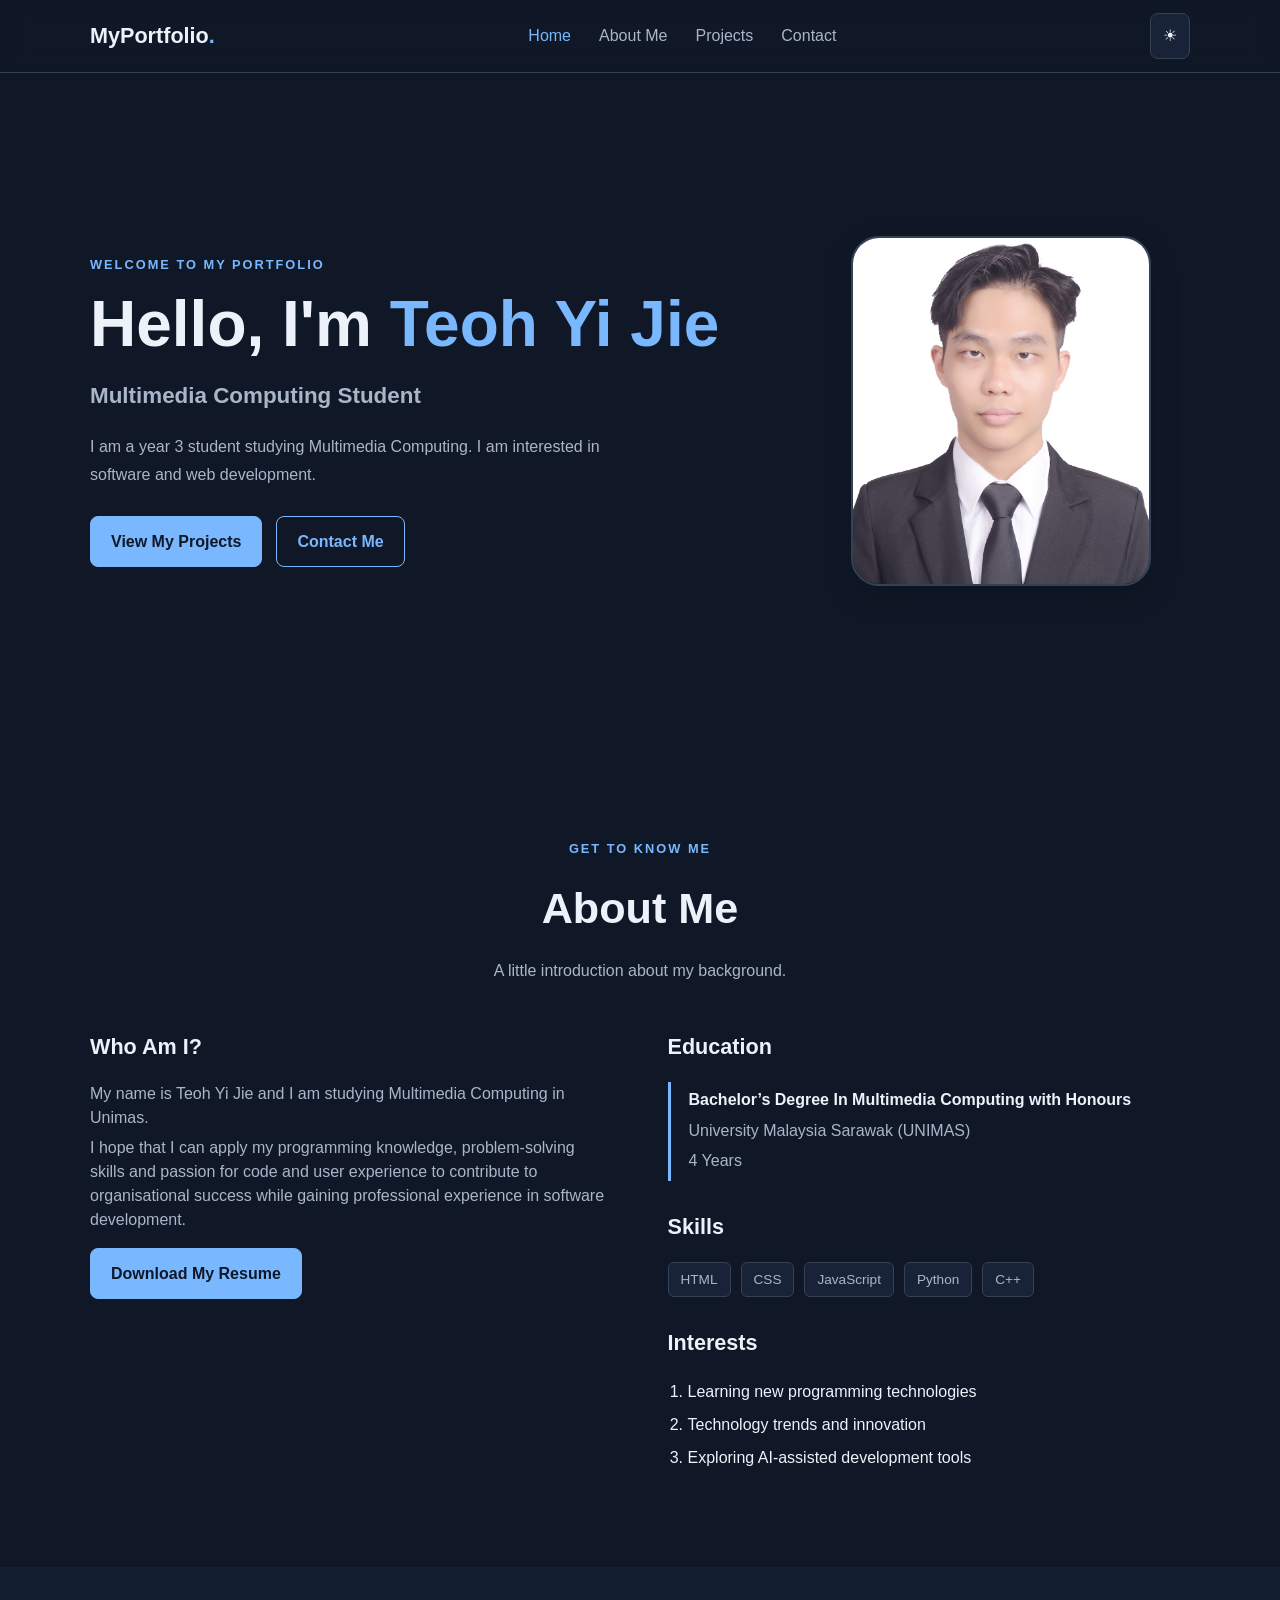
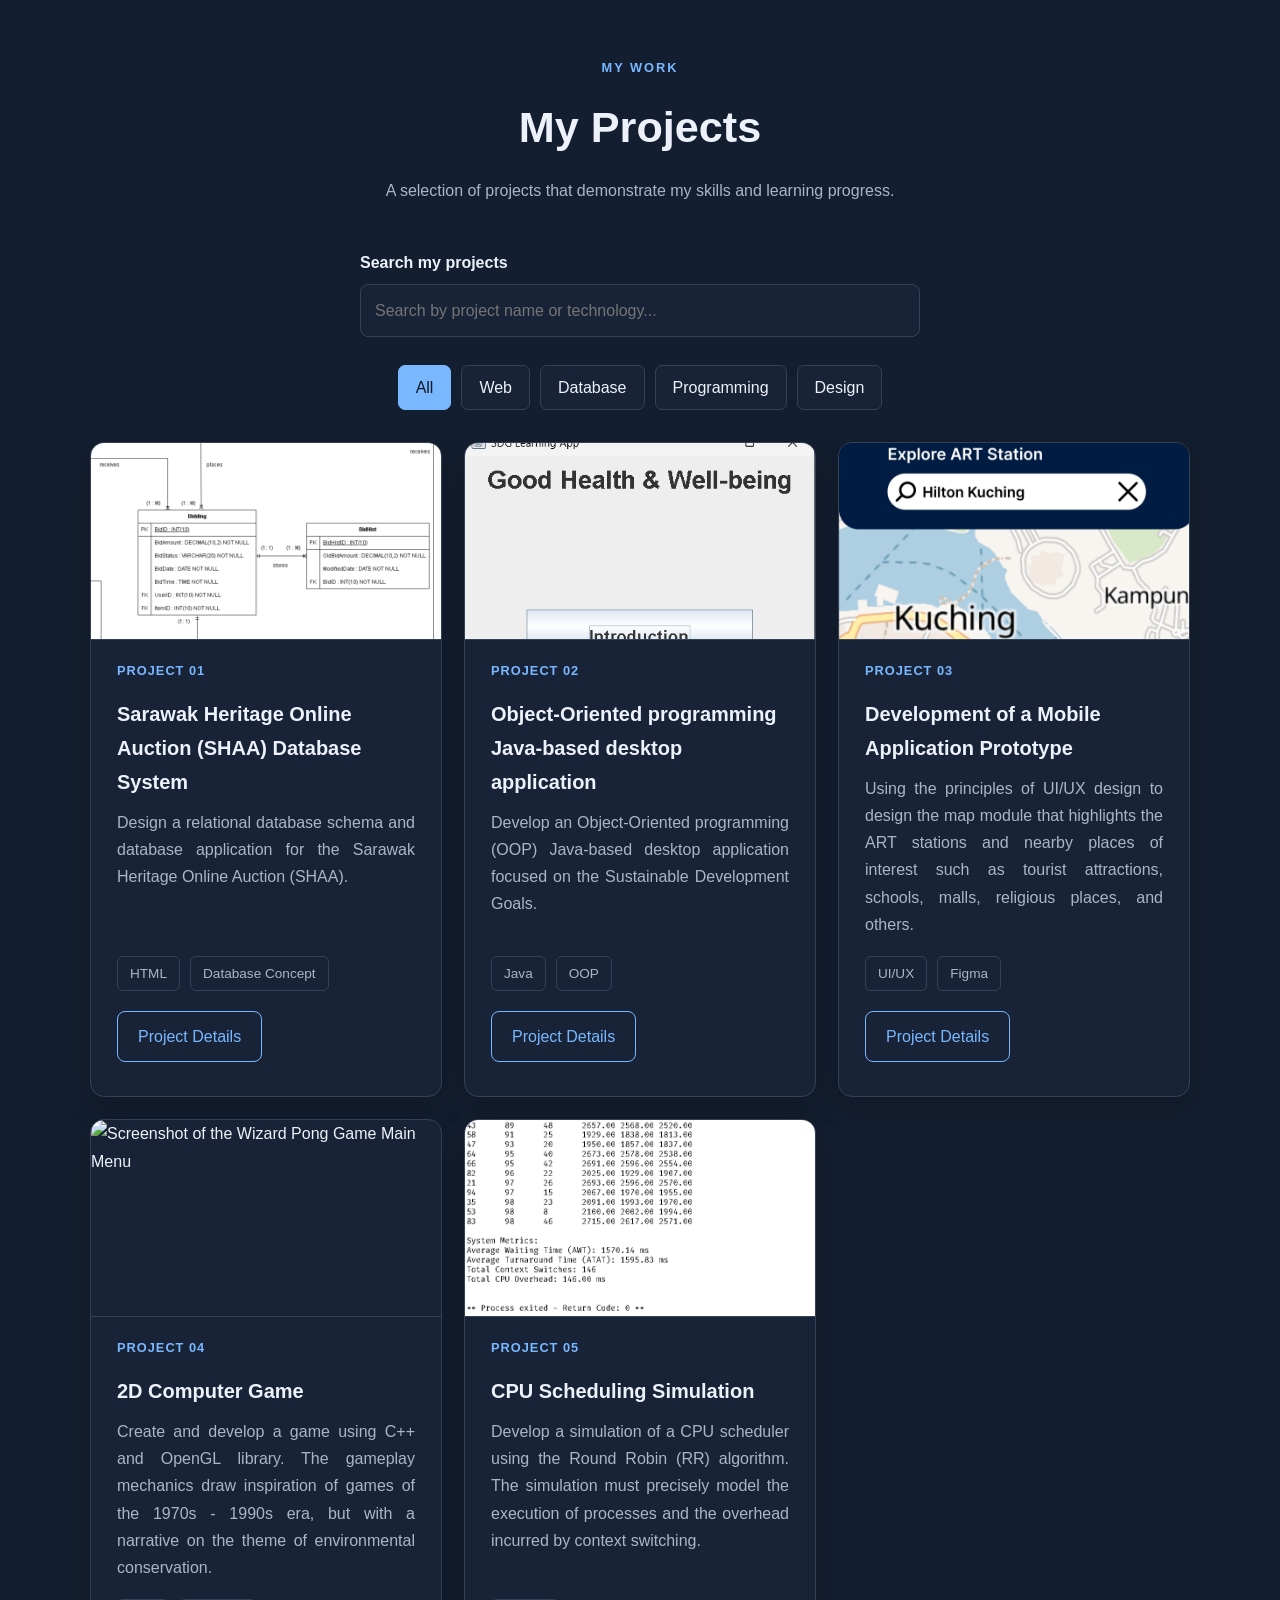
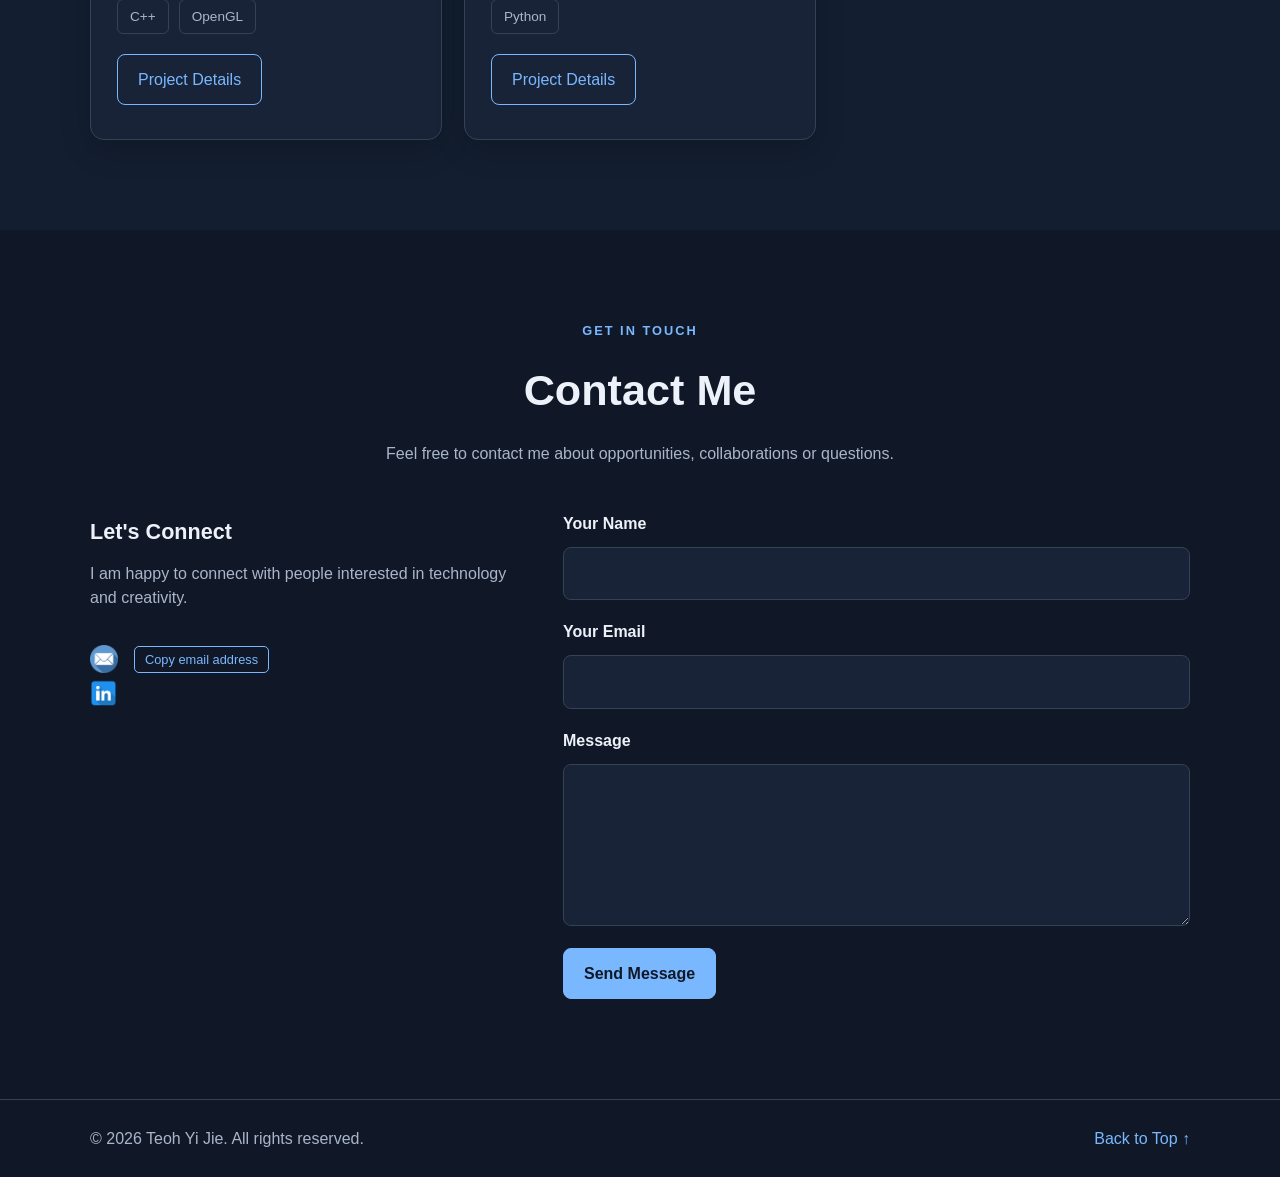
==== index.html @ e321d63c "Update project image and alt text for Wizard Pong Game" ====
<!DOCTYPE html>
<html lang="en">
<head>
    <meta charset="UTF-8">
    <meta name="viewport" content="width=device-width, initial-scale=1.0">

    <meta name="description"
          content="Personal portfolio showcasing my skills, education and projects.">

    <title>My Portfolio | Personal Resume</title>

    <!-- Link to the external CSS file -->
    <link rel="stylesheet" href="style.css">

    <!-- Load JavaScript after the HTML is parsed -->
    <script src="script.js" defer></script>
</head>

<body>

    <a class="skip-link" href="#main-content">Skip to main content</a>
    
    <!-- ================= NAVIGATION ================= -->
    <header class="header">
        <nav class="navbar container" aria-label="Main navigation">

            <a href="#home" class="logo">MyPortfolio<span>.</span></a>

            <button class="menu-toggle"
                    id="menu-toggle"
                    aria-label="Open navigation menu"
                    aria-expanded="false"
                    aria-controls="nav-links">
                ☰
            </button>

            <ul class="nav-links" id="nav-links">
                <li><a href="#home" class="nav-link active">Home</a></li>
                <li><a href="#about" class="nav-link">About Me</a></li>
                <li><a href="#projects" class="nav-link">Projects</a></li>
                <li><a href="#contact" class="nav-link">Contact</a></li>
            </ul>

            <button class="theme-toggle"
                    id="theme-toggle"
                    aria-label="Switch to light theme">
                ☀
            </button>

        </nav>
    </header>

    <main id="main-content">

        <!-- ================= HOME ================= -->
        <section id="home" class="hero section">
            <div class="container hero-content">

                <div class="hero-text">
                    <p class="eyebrow">WELCOME TO MY PORTFOLIO</p>

                    <h1>Hello, I'm <span>Teoh Yi Jie</span></h1>

                    <h2>Multimedia Computing Student</h2>

                    <p>
                        I am a year 3 student studying
                        Multimedia Computing. I am interested in
                        software and web development.
                    </p>

                    <div class="hero-buttons">
                        <a href="#projects" class="btn btn-primary">
                            View My Projects
                        </a>

                        <a href="#contact" class="btn btn-outline">
                            Contact Me
                        </a>
                    </div>
                </div>

                <div class="hero-image">
                    <!-- The place where users put their personal image-->
                    <img src="assets/profile.jpg"
                         alt="Portrait of [Teoh Yi Jie]"
                         width="350"
                         height="350">
                </div>

            </div>
        </section>

        <!-- ================= ABOUT ME ================= -->
        <section id="about" class="section">
            <div class="container">

                <div class="section-heading">
                    <p class="eyebrow">GET TO KNOW ME</p>
                    <h2>About Me</h2>
                    <p>A little introduction about my background.</p>
                </div>

                <div class="about-grid">

                    <div class="about-text">
                        <h3>Who Am I?</h3>

                        <p>
                            My name is Teoh Yi Jie and I am studying Multimedia Computing in Unimas.
                        </p>

                        <p>
                            I hope that I can apply my programming knowledge, problem-solving skills and passion for code and user experience to contribute to organisational success while gaining professional experience in software development.
                        </p>

                        <a href="assets/Curriculum Vitae.pdf"
                           class="btn btn-primary"
                           download>
                            Download My Resume
                        </a>
                    </div>

                    <div class="about-details">
                        <h3>Education</h3>

                        <div class="detail-item">
                            <h4>Bachelor’s Degree In Multimedia Computing with Honours</h4>
                            <p>University Malaysia Sarawak (UNIMAS)</p>
                            <p>4 Years</p>
                        </div>

                        <h3>Skills</h3>

                        <div class="skill-list">
                            <span>HTML</span>
                            <span>CSS</span>
                            <span>JavaScript</span>
                            <span>Python</span>
                            <span>C++</span>
                        </div>

                        <h3>Interests</h3>
                        <ol>
                            <li>Learning new programming technologies</li>
                            <li>Technology trends and innovation</li>
                            <li>Exploring AI-assisted development tools</li>
                        </ol>
                    </div>

                </div>
            </div>
        </section>

        <!-- ================= PROJECTS ================= -->
        <section id="projects" class="section section-alt">
            <div class="container">

                <div class="section-heading">
                    <p class="eyebrow">MY WORK</p>
                    <h2>My Projects</h2>
                    <p>
                        A selection of projects that demonstrate
                        my skills and learning progress.
                    </p>
                </div>

                <!-- Live project search -->
                <div class="project-search">
                    <label for="project-search-input">Search my projects</label>
                    <input
                        type="search"
                        id="project-search-input"
                        placeholder="Search by project name or technology..."
                        aria-describedby="project-search-status"
                    >
                    <p id="project-search-status" role="status" aria-live="polite"></p>
                </div>
                
                <!-- JavaScript project filters -->
                <div class="project-filters"
                     role="group"
                     aria-label="Filter projects">

                    <button class="filter-btn active"
                            data-filter="all"
                            aria-pressed="true">All</button>

                    <button class="filter-btn"
                            data-filter="web"
                            aria-pressed="false">Web</button>

                    <button class="filter-btn"
                            data-filter="database"
                            aria-pressed="false">Database</button>

                    <button class="filter-btn"
                            data-filter="programming"
                            aria-pressed="false">Programming</button>

                    <button class="filter-btn"
                            data-filter="design"
                            aria-pressed="false">Design</button>
                </div>

                <div class="project-grid">

                    <!-- Project 1 -->
                    <article class="project-card" data-category="web database">
                        <img
                            src="images/Project ERD.png"
                            alt="Screenshot of the Project Crow’s Foot Entity Relationship Diagram"
                            class="project-image"
                            loading="lazy"
                            width="800"
                            height="450"
                        >

                        <span class="project-number">PROJECT 01</span>

                        <h3>Sarawak Heritage Online Auction (SHAA) Database System</h3>
                            <p>
                                Design a relational database schema and database application for the Sarawak Heritage Online Auction (SHAA).
                            </p>

                        <div class="project-tags">
                            <span>HTML</span>
                            <span>Database Concept</span>
                        </div>

                        <button
                            type="button"
                            class="btn btn-outline project-details-btn"
                            aria-expanded="false"
                            aria-controls="project-details-1"
                        >
                            Project Details
                        </button>

                        <div
                            class="project-details"
                            id="project-details-1"
                            hidden
                        >
                        <h4>Project Overview</h4>
                            <p>
                                The Sarawak Heritage Online Auction (SHAA) is a database application designed to manage online auctions for Sarawak heritage items. 
                                The system stores and manages information about registered users, auction items, bids, orders, payments, and deliveries.
                                It also provides reports of user activities, auction items, completed orders, and the top five most popular auction items.
                                The project focuses on designing a well-structured relational database using ER modelling, normalization, and SQL queries to ensure efficient data management and retrieval.
                            </p>

                        <h4>My Contribution</h4>
                            <p>
                               I worked on the Entity-Relationship Diagram, designing the database structure and identifying entities, attributes, primary keys, foreign keys, cardinalities, and relationships.
                            </p>

                        <h4>Technologies Used</h4>
                            <p>MySQL and XAMPP</p>

                        <h4>What I Learned</h4>
                            <p>
                                Through this project, I learned how to design and implement a relational database based on real-world requirements. 
                                I gained practical experience in creating ER diagrams, defining primary and foreign keys, and applying 1NF, 2NF, and 3NF normalization to reduce data redundancy and prevent database anomalies. 
                                Besides that, I also improved my SQL skills in inserting, updating, deleting, and retrieving records as well as 
                                generating reports using aggregate functions, joins, grouping, and sorting.
                            </p>
                        </div>
                    </article>

                    <!-- Project 2 -->
                    <article class="project-card" data-category="programming">
                        <img
                            src="images/SDG Learning App.png"
                            alt="Screenshot of the SDG Learning App"
                            class="project-image"
                            loading="lazy"
                            width="800"
                            height="450"
                        >

                        <span class="project-number">PROJECT 02</span>

                        <h3>Object-Oriented programming Java-based desktop application</h3>
                            <p>
                                Develop an Object-Oriented programming (OOP) Java-based desktop application focused on the Sustainable Development Goals. 
                            </p>

                        <div class="project-tags">
                            <span>Java</span>
                            <span>OOP</span>
                        </div>

                        <button
                            type="button"
                            class="btn btn-outline project-details-btn"
                            aria-expanded="false"
                            aria-controls="project-details-2"
                        >
                            Project Details
                        </button>

                        <div
                            class="project-details"
                            id="project-details-2"
                            hidden
                        >
                        <h4>Project Overview</h4>
                            <p>
                                This project involves developing a Java-based desktop application focused on the Sustainable Development Goals. 
                                The application aims to raise awareness and promote learning through educational content, interactive quizzes, and gamification features such as points, badges, and scores. 
                                It incorporates Object-Oriented Programming (OOP) principles to create a structured, interactive, and user-friendly application with a graphical user interface (GUI).
                            </p>

                        <h4>My Contribution</h4>
                            <p>
                                I worked on developing the main application system, main menu, application navigation and graphical user interface.
                            </p>

                        <h4>Technologies Used</h4>
                            <p>Java, JFrame, CardLayout, Java Swing, and object-oriented programming.</p>

                        <h4>What I Learned</h4>
                            <p>
                                Through this project, I learned how to apply object-oriented programming concepts, including classes, interfaces, abstraction, inheritance, polymorphism, method overloading, and method overriding. 
                                I also gained experience in designing a GUI, developing educational and quiz modules, implementing gamification features, and handling exceptions. 
                            </p>
                        </div>
                    </article>

                    <!-- Project 3 -->
                    <article class="project-card" data-category="design">
                        <img
                            src="images/Mobile Application Prototype.png"
                            alt="Screenshot of the Mobile Application Prototype"
                            class="project-image"
                            loading="lazy"
                            width="800"
                            height="450"
                        >

                        <span class="project-number">PROJECT 03</span>

                        <h3>Development of a Mobile Application Prototype</h3>
                            <p>
                                Using the principles of UI/UX design to design the map module that highlights the ART stations and nearby places of interest such as tourist attractions, schools, malls, religious places, and others.  
                            </p>

                        <div class="project-tags">
                            <span>UI/UX</span>
                            <span>Figma</span>
                        </div>

                        <button
                            type="button"
                            class="btn btn-outline project-details-btn"
                            aria-expanded="false"
                            aria-controls="project-details-3"
                        >
                            Project Details
                        </button>

                        <div
                            class="project-details"
                            id="project-details-3"
                            hidden
                        >
                        <h4>Project Overview</h4>
                            <p>
                                This project involves designing a high-fidelity mobile application prototype for the Autonomous Rapid Transit (ART) system in Kuching, Sarawak, as part of the Kuching Urban Transportation System (KUTS). 
                                The application aims to improve users’ travel experience by providing an interactive map displaying ART stations, routes, and nearby places of interest. It includes search and filter functions, nearest-station recommendations, ticket booking redirection, and accessibility features for visually impaired users. 
                                The project focuses on applying UI/UX design principles to create a user-friendly, accessible, and efficient public transportation application.
                            </p>

                        <h4>My Contribution</h4>
                            <p>
                                I worked on designing the feature to suggest the nearest ART station and navigation flow to redirect users to the ticket booking page.
                            </p>

                        <h4>Technologies Used</h4>
                            <p>Figma, Interactive Map, and System Usability Scale</p>

                        <h4>What I Learned</h4>
                            <p>
                                Through this project, I learned how to apply UI/UX design principles to develop an interactive and user-friendly mobile application prototype. 
                                I gained experience in designing interactive maps, implementing search and filter functions, creating navigation suggestions, and incorporating accessibility features for visually impaired users. 
                                I also learned how to conduct usability testing using the System Usability Scale (SUS), collect user feedback, and evaluate the overall user experience.
                            </p>
                        </div>
                    </article>

                    <!-- Project 4 -->
                    <article class="project-card" data-category="programming">
                        <img
                            src="images/Wizard Pong Game.png"
                            alt="Screenshot of the Wizard Pong Game Main Menu"
                            class="project-image"
                            loading="lazy"
                            width="800"
                            height="450"
                        >

                        <span class="project-number">PROJECT 04</span>

                        <h3>2D Computer Game</h3>
                            <p>
                            Create and develop a game using C++ and OpenGL library. 
                            The gameplay mechanics draw inspiration of games of the 1970s - 1990s era, but with a narrative on the theme of environmental conservation.  
                            </p>

                        <div class="project-tags">
                            <span>C++</span>
                            <span>OpenGL</span>
                        </div>

                        <button
                            type="button"
                            class="btn btn-outline project-details-btn"
                            aria-expanded="false"
                            aria-controls="project-details-4"
                        >
                            Project Details
                        </button>

                        <div
                            class="project-details"
                            id="project-details-4"
                            hidden
                        >
                        <h4>Project Overview</h4>
                            <p>
                                This project involves developing a 2D game using C++ programming language and the OpenGL library, inspired by classic games from the 1970s to the 1990s. 
                                The game incorporates an environmental conservation theme, encouraging players to protect nature through interactive gameplay. 
                                It also includes player movement, object collection or obstacle avoidance, multiple levels, scoring systems, and animated characters. 
                                The project focuses on applying computer graphics concepts to create an engaging game with visually appealing environments and smooth animations.
                            </p>

                        <h4>My Contribution</h4>
                            <p>
                                I worked on designing character animation and developing graphical user interface.
                            </p>

                        <h4>Technologies Used</h4>
                            <p>C++, OpenGL, GLUT,and FreeGLUT.</p>

                        <h4>What I Learned</h4>
                            <p>
                                Through this project, I learned how to apply computer graphics concepts using C++ programming language and OpenGL to develop an interactive game. 
                                I gained experience in creating characters and objects using geometric shapes, applying transformations, implementing animations, and handling keyboard inputs. 
                                I also improved my understanding of game mechanics, collision detection, scoring systems, and level design.
                            </p>
                        </div>
                    </article>

                    <!-- Project 5 -->
                    <article class="project-card" data-category="programming">
                        <img
                            src="images/Simulation Code.png"
                            alt="Screenshot of the Simulation Code"
                            class="project-image"
                            loading="lazy"
                            width="800"
                            height="450"
                        >

                        <span class="project-number">PROJECT 05</span>

                        <h3>CPU Scheduling Simulation</h3>
                            <p>
                            Develop a simulation of a CPU scheduler using the Round Robin (RR) algorithm. 
                            The simulation must precisely model the execution of processes and the overhead incurred by context switching.  
                            </p>

                        <div class="project-tags">
                            <span>Python</span>
                        </div>

                        <button
                            type="button"
                            class="btn btn-outline project-details-btn"
                            aria-expanded="false"
                            aria-controls="project-details-5"
                        >
                            Project Details
                        </button>

                        <div
                            class="project-details"
                            id="project-details-5"
                            hidden
                        >
                        <h4>Project Overview</h4>
                            <p>
                                This project involves developing a CPU scheduling simulator using the Round Robin algorithm to demonstrate how an operating system manages process execution. 
                                The simulation generates 100 synthetic processes with random arrival times and CPU burst times to evaluate the performance of three different time quantum values such as 3 ms, 10 ms, and 25 ms. 
                                It also incorporates a 1.0 ms context-switching overhead to simulate the additional time required when switching between processes. 
                                The project aims to compare scheduling performance using average waiting time, average turnaround time, and total context-switching overhead.
                            </p>

                        <h4>My Contribution</h4>
                            <p>
                                I worked on developing the Round Robin (RR) CPU scheduling simulation code and recording the output data.
                            </p>

                        <h4>Technologies Used</h4>
                            <p>Python and Round Robin (RR) Algorithm</p>

                        <h4>What I Learned</h4>
                            <p>
                                Through this project, I learned how the Round Robin scheduling algorithm allocates CPU time among multiple processes and how time quantum selection affects scheduling performance. 
                                I gained practical experience in simulating process execution, managing a ready queue, tracking global simulation time, and accounting for context-switching overhead. 
                                I also improved my understanding of finish time, turnaround time, and waiting time calculations.
                            </p>
                        </div>
                    </article>
                </div>
            </div>
        </section>
        
        <!-- ================= CONTACT ================= -->
        <section id="contact" class="section">
            <div class="container">

                <div class="section-heading">
                    <p class="eyebrow">GET IN TOUCH</p>
                    <h2>Contact Me</h2>
                    <p>
                        Feel free to contact me about opportunities,
                        collaborations or questions.
                    </p>
                </div>

                <div class="contact-content">

                    <div class="contact-info">
                        <h3>Let's Connect</h3>
                        <p>
                            I am happy to connect with people
                            interested in technology and creativity.
                        </p>

                        <p class="contact-link">
                            <a href="mailto:106545@siswa.unimas.my"
                               aria-label="Send me an email">
                            <img src="images/email.png" alt="" class="contact-icon">
                            </a>
                            <button type="button" id="copy-email" class="copy-email-btn">
                                Copy email address
                            </button>
                            <span id="copy-email-status" role="status" aria-live="polite"></span>
                        </p>
                        
                        <p class="contact-link">
                            <a href="https://www.linkedin.com/in/teoh-yi-jie-576825343/"
                               target="_blank"
                               rel="noopener noreferrer"
                               aria-label="Visit my LinkedIn profile">
                                <img src="images/linkedin.png" alt="" class="contact-icon">
                            </a>
                        </p>
                    </div>

                    <!-- Front-end form: opens the visitor's email app -->
                    <form id="contact-form" class="contact-form">

                        <label for="visitor-name">Your Name</label>
                        <input type="text"
                               id="visitor-name"
                               name="name"
                               required
                               maxlength="100"
                               autocomplete="name">

                        <label for="visitor-email">Your Email</label>
                        <input type="email"
                               id="visitor-email"
                               name="email"
                               required
                               maxlength="254"
                               autocomplete="email">

                        <label for="visitor-message">Message</label>
                        <textarea id="visitor-message"
                                  name="message"
                                  rows="5"
                                  required
                                  maxlength="3000"></textarea>

                        <button type="submit" class="btn btn-primary">
                            Send Message
                        </button>

                        <p id="form-status"
                           class="form-status"
                           role="status"
                           aria-live="polite"></p>
                    </form>

                </div>
            </div>
        </section>

    </main>

    <!-- ================= FOOTER ================= -->
    <footer class="footer">
        <div class="container">
            <p>
                &copy; <span id="current-year"></span>
                Teoh Yi Jie. All rights reserved.
            </p>
            <a href="#home">Back to Top ↑</a>
        </div>
    </footer>

    <!-- Back-to-top button -->
    <button id="back-to-top"
            class="back-to-top"
            aria-label="Back to top">
        ↑
    </button>

</body>
</html>
---- style.css ----
/* ================= 1. GLOBAL SETTINGS ================= */

/* Define reusable colour variables for the entire website */
:root {
    --bg: #101827;                                    /* Main website background colour */
    --surface: #182337;                               /* Background colour for cards and components */
    --surface-alt: #131e30;                           /* Alternative background for sections */
    --text: #edf2fa;                                  /* Main text colour */
    --muted: #a9b6c9;                                 /* Secondary text colour */
    --accent: #79b8ff;                                /* Highlight colour for buttons and links */
    --border: #344258;                                /* Border colour */
    --header-bg: rgba(16, 24, 39, 0.94);              /* Transparent header background */
    --shadow: 0 10px 30px rgba(0, 0, 0, 0.18);        /* Component shadow */
}

/* Override the colour variables when light theme is activated */
body.light-theme {
    --bg: #f5f7fb;
    --surface: #ffffff;
    --surface-alt: #eaf0f8;
    --text: #192338;
    --muted: #526078;
    --accent: #155fc0;
    --border: #d4dce8;
    --header-bg: rgba(245, 247, 251, 0.95);
    --shadow: 0 10px 30px rgba(30, 50, 80, 0.08);
}

/* Remove default spacing and use border-box sizing for all elements */
* {
    margin: 0;
    padding: 0;
    box-sizing: border-box;
}

/* Enable smooth scrolling and leave space for the sticky navigation */
html {
    scroll-behavior: smooth;
    scroll-padding-top: 85px;
}

/* Set the overall font, background, text colour and line spacing */
body {
    font-family: Arial, Helvetica, sans-serif;
    background: var(--bg);
    color: var(--text);
    line-height: 1.7;
    transition: background 0.25s, color 0.25s;
}

/* Prevent images from exceeding their parent container */
img {
    display: block;
    max-width: 100%;
}

/* Set the default appearance of hyperlinks */
a {
    color: var(--accent);
    text-decoration: none;
}

/* Make form elements inherit the website's font */
button,
input,
textarea {
    font: inherit;
}

/* Remove the default mobile tap highlight from links and buttons */
button,
a {
    -webkit-tap-highlight-color: transparent;
}

/* Visible keyboard focus for accessibility */
a:focus-visible,
button:focus-visible,
input:focus-visible,
textarea:focus-visible {
    outline: 3px solid var(--accent);
    outline-offset: 4px;
}

/* Create a reusable container with a maximum width of 1100px */
.container {
    width: min(1100px, 90%);
    margin-inline: auto;
}

/* Apply consistent top and bottom spacing to website sections */
.section {
    padding: 90px 0;
    scroll-margin-top: 75px;
}

/* Apply an alternative background to selected sections */
.section-alt {
    background: var(--surface-alt);
}

/* ================= 2. NAVIGATION ================= */

/* Keep the navigation bar fixed at the top while scrolling */
.header {
    position: sticky;
    top: 0;
    z-index: 100;
    background: var(--header-bg);
    backdrop-filter: blur(12px);
    border-bottom: 1px solid var(--border);
}

/* Arrange the logo, navigation links and buttons horizontally */
.navbar {
    min-height: 72px;
    display: flex;
    align-items: center;
    justify-content: space-between;
    gap: 20px;
}

/* Style the website logo */
.logo {
    color: var(--text);
    font-size: 1.35rem;
    font-weight: 800;
    white-space: nowrap;
}

/* Highlight the logo dot and personal name using the accent colour */
.logo span,
.hero h1 span {
    color: var(--accent);
}

/* Arrange navigation links in a horizontal row */
.nav-links {
    display: flex;
    align-items: center;
    gap: 28px;
    list-style: none;
}

/* Set the default appearance of navigation links */
.nav-link {
    color: var(--muted);
    transition: color 0.2s;
}

/* Highlight navigation links when hovered or selected */
.nav-link:hover,
.nav-link.active {
    color: var(--accent);
}

/* Style the mobile menu and theme toggle buttons */
.menu-toggle,
.theme-toggle {
    border: 1px solid var(--border);
    background: var(--surface);
    color: var(--text);
    cursor: pointer;
    border-radius: 8px;
    padding: 8px 12px;
}

/* Hide the mobile menu button on larger screens */
.menu-toggle {
    display: none;
}

/* ================= 3. HOME ================= */

/* Vertically centre the home content within the section */
.hero {
    min-height: 75vh;
    display: flex;
    align-items: center;
}

/* Divide the home section into text and image columns */
.hero-content {
    display: grid;
    grid-template-columns: 1.4fr 0.8fr;
    align-items: center;
    gap: 60px;
}

/* Style the small introductory text above section headings */
.eyebrow {
    color: var(--accent);
    font-size: 0.8rem;
    font-weight: 800;
    letter-spacing: 2px;
    margin-bottom: 12px;
}

/* Style the main introduction heading */
.hero h1 {
    font-size: clamp(2.3rem, 5vw, 4rem);
    line-height: 1.15;
    margin-bottom: 16px;
}

/* Style the course or professional title below the main heading */
.hero h2 {
    font-size: 1.4rem;
    color: var(--muted);
    margin-bottom: 18px;
}

/* Limit the width and apply secondary text colour to the introduction */
.hero-text > p:not(.eyebrow) {
    color: var(--muted);
    max-width: 560px;
}

/* Arrange the hero buttons horizontally with spacing */
.hero-buttons {
    display: flex;
    flex-wrap: wrap;
    gap: 14px;
    margin-top: 28px;
}

/* Create a reusable style for website buttons */
.btn {
    display: inline-flex;
    align-items: center;
    justify-content: center;
    border: 1px solid var(--accent);
    border-radius: 8px;
    padding: 11px 20px;
    font-weight: 700;
    cursor: pointer;
    transition: transform 0.2s, background 0.2s;
}

/* Move buttons slightly upwards when hovered */
.btn:hover {
    transform: translateY(-2px);
}

/* Apply the filled accent background to primary buttons */
.btn-primary {
    background: var(--accent);
    color: #101827;
}

/* Create an outlined button without a filled background */
.btn-outline {
    color: var(--accent);
    background: transparent;
}

/* Add a background when outlined buttons are hovered */
.btn-outline:hover {
    background: var(--surface);
}

/* Centre the profile image horizontally */
.hero-image {
    display: flex;
    justify-content: center;
}

/* Set the profile image size, shape and appearance */
.hero-image img {
    width: 300px;
    aspect-ratio: 1;
    object-fit: cover;
    border-radius: 28px;
    border: 2px solid var(--border);
    box-shadow: var(--shadow);
}

/* Hide the skip link outside the visible screen area */
.skip-link {
    position: absolute;
    top: -100px;
    left: 12px;
    z-index: 200;
    padding: 12px;
    background: var(--accent);
    color: #101827;
}

/* Show the skip link when it receives keyboard focus */
.skip-link:focus {
    top: 12px;
}

/* ================= 4. SECTION HEADINGS ================= */

/* Centre-align section headings and limit their maximum width */
.section-heading {
    text-align: center;
    max-width: 650px;
    margin: 0 auto 45px;
}

/* Set the size and spacing of section titles */
.section-heading h2 {
    font-size: clamp(2rem, 4vw, 2.7rem);
    margin-bottom: 12px;
}

/* Apply secondary text colour to section descriptions */
.section-heading > p:last-child {
    color: var(--muted);
}

/* ================= 5. ABOUT ME ================= */

/* Arrange the About Me content into two equal columns */
.about-grid {
    display: grid;
    grid-template-columns: 1fr 1fr;
    gap: 55px;
}

/* Style headings in the About Me and Contact sections */
.about-text h3,
.about-details h3,
.contact-info h3 {
    font-size: 1.35rem;
    margin-bottom: 16px;
}

/* Apply secondary text colour and consistent spacing to paragraphs */
.about-text p,
.about-details p,
.contact-info p {
    color: var(--muted);
    margin: 6px 0;
    line-height: 1.5;
}

/* Add spacing above the resume download button */
.about-text .btn {
    margin-top: 10px;
}

/* Create a vertical accent border beside education information */
.detail-item {
    border-left: 3px solid var(--accent);
    padding: 4px 0 4px 18px;
    margin-bottom: 28px;
}

/* Adjust spacing between education details */
.detail-item p {
    margin-bottom: 4px;
}

/* Arrange skill labels in a flexible row */
.skill-list,
.project-tags {
    display: flex;
    flex-wrap: wrap;
    gap: 10px;
}

/* Add spacing below the skills list */
.skill-list {
    margin-bottom: 28px;
}

/* Style individual skill and project technology labels */
.skill-list span,
.project-tags span {
    padding: 5px 12px;
    border-radius: 6px;
    background: var(--surface);
    border: 1px solid var(--border);
    color: var(--muted);
    font-size: 0.85rem;
}

/* Align Interests ordered list */
.about-details ol {
    padding-left: 20px;
    margin-left: 0;
}

/* Add spacing between individual interest items */
.about-details ol li {
    margin-bottom: 6px;
}

/* ================= 6. PROJECTS ================= */

/* Limit the width of the project search area and centre it */
.project-search {
    max-width: 560px;
    margin: 0 auto 28px;
}

/* Display the search label on its own line */
.project-search label {
    display: block;
    margin-bottom: 8px;
    font-weight: 700;
}

/* Style the project search input field */
.project-search input {
    width: 100%;
    padding: 12px 14px;
    border: 1px solid var(--border);
    border-radius: 8px;
    background: var(--surface);
    color: var(--text);
}

/* Style the message showing the number of matching projects */
#project-search-status {
    margin-top: 8px;
    color: var(--muted);
    font-size: 0.9rem;
}

/* Arrange the category filter buttons in the centre */
.project-filters {
    display: flex;
    justify-content: center;
    flex-wrap: wrap;
    gap: 10px;
    margin-bottom: 32px;
}

/* Style individual project filter buttons */
.filter-btn {
    padding: 8px 17px;
    background: var(--surface);
    border: 1px solid var(--border);
    color: var(--text);
    border-radius: 7px;
    cursor: pointer;
}

/* Highlight the selected filter and hovered filter buttons */
.filter-btn:hover,
.filter-btn.active {
    background: var(--accent);
    color: #101827;
    border-color: var(--accent);
}

/* Arrange project cards into three columns */
.project-grid {
    display: grid;
    grid-template-columns: repeat(3, minmax(0, 1fr));
    gap: 22px;
}

/* Create the basic appearance and layout of project cards */
.project-card {
    display: flex;
    flex-direction: column;
    align-items: flex-start;
    padding: 26px;
    background: var(--surface);
    border: 1px solid var(--border);
    border-radius: 14px;
    box-shadow: var(--shadow);
    transition: transform 0.25s, border-color 0.25s;
}

/* Move project cards upwards and highlight their borders on hover */
.project-card:hover {
    transform: translateY(-5px);
    border-color: var(--accent);
}

/* Style the project titles */
.project-card h3 {
    font-size: 1.25rem;
    margin: 15px 0 10px;
}

/* Style and justify the short descriptions below project titles */
.project-card > p {
    color: var(--muted);
    margin-bottom: 18px;
    flex-grow: 1;
    text-align: justify;
}

/* Style the project numbering labels */
.project-number {
    color: var(--accent);
    font-size: 0.8rem;
    font-weight: 800;
    letter-spacing: 1px;
}

/* Add spacing below project technology labels */
.project-tags {
    margin-bottom: 20px;
}

/* Style project links */
.project-link {
    font-weight: 700;
}

/* Ensure filtered-out project cards are not displayed */
.project-card[hidden] {
    display: none;
}

/* --Project Screenshots-- */

/* Hide image overflow within project cards */
.project-card {
    overflow: hidden;
}

/* Set project screenshots to fill the card width */
.project-image {
    display: block;
    width: calc(100% + 52px);
    max-width: none;
    height: auto;
    aspect-ratio: 16 / 9;                         /* Maintain a consistent 16:9 screenshot ratio */
    object-fit: cover;                            /* Crop images to fill the available space */
    object-position: center;                      /* Crop images to fill the available space */
    margin: -26px -26px 20px;                     /* Extend the image to the card's outer edges */
    border-bottom: 1px solid var(--border);
}

/* Push the Project Details button towards the bottom of the card */
.project-details-btn {
    margin-top: auto;
    margin-bottom: 8px;
    font: inherit;
}

/* Style the expanded project information area */
.project-details {
    width: 100%;
    margin-top: 16px;
    padding-top: 16px;
    border-top: 1px solid var(--border);
    overflow-wrap: anywhere;
}

/* Hide project details when the hidden attribute is present */
.project-details[hidden] {
    display: none;
}

/* Style headings inside expanded project information */
.project-details h4 {
    color: var(--text);
    font-size: 1rem;
    margin: 14px 0 6px;
}

/* Remove the top margin from the first project detail heading */
.project-details h4:first-child {
    margin-top: 0;
}

/* Justify project detail descriptions between both margins */
.project-details p {
    color: var(--muted);
    margin-bottom: 12px;
    line-height: 1.6;
    text-align: justify;
}

/* Make sure screenshots fit smaller screens */
@media (max-width: 650px) {
    .project-image {
        width: calc(100% + 52px);
    }
}

/* ================= 7. CONTACT ================= */

/* Divide contact information and contact form into two columns */
.contact-content {
    display: grid;
    grid-template-columns: 0.8fr 1.2fr;
    gap: 55px;
}

/* Prevent long email and website addresses from overflowing */
.contact-info a {
    overflow-wrap: anywhere;
}

/* Arrange contact form fields vertically */
.contact-form {
    display: flex;
    flex-direction: column;
    gap: 10px;
}

/* Style contact form labels */
.contact-form label {
    font-weight: 700;
    margin-top: 8px;
}

/* Style text input fields and message textarea */
.contact-form input,
.contact-form textarea {
    width: 100%;
    padding: 12px 14px;
    border: 1px solid var(--border);
    border-radius: 8px;
    background: var(--surface);
    color: var(--text);
}

/* Allow visitors to resize the message box vertically */
.contact-form textarea {
    resize: vertical;
}

/* Align the submit button to the left */
.contact-form .btn {
    align-self: flex-start;
    margin-top: 12px;
}

/* Style contact form status messages */
.form-status {
    color: var(--muted);
    overflow-wrap: anywhere;
}

/* Small Copy Email button */
.copy-email-btn {
    display: inline-block;
    padding: 4px 10px;
    margin-left: 6px;
    border: 1px solid var(--accent);
    border-radius: 5px;
    background: transparent;
    color: var(--accent);
    font-size: 0.8rem;
    line-height: 1.4;
    cursor: pointer;
    transition: background 0.2s, color 0.2s;
}

/* Change the Copy Email button appearance on hover */
.copy-email-btn:hover {
    background: var(--accent);
    color: var(--bg);
}

/* Add a visible keyboard focus outline to the Copy Email button */
.copy-email-btn:focus-visible {
    outline: 2px solid var(--accent);
    outline-offset: 3px;
}

/* Display the copy confirmation message beside the button */
#copy-email-status {
    display: inline-block;
    margin-left: 8px;
    font-size: 0.8rem;
    color: var(--accent);
}

/* Add a small top spacing to contact information */
.contact-info {
    margin-top: 12px;
}

/* ------ Contact Spacing ------ */
/* Adjust spacing below the Contact Me heading */
#contact .section-heading {
    margin-bottom: 35px;
}

/* Reduce spacing below the Let's Connect heading */
#contact .contact-info h3 {
    margin-bottom: 12px;
}

/* Add extra spacing below the introductory contact paragraph */
#contact .contact-info h3 + p {
    margin-top: 6px;
    margin-bottom: 35px;
}

/* Keep Email and LinkedIn close together */
#contact .contact-info h3 + p + p,
#contact .contact-info h3 + p + p + p {
    margin-top: 6px;
    margin-bottom: 6px;
}

/* ------ Contact icons ------ */
.contact-link {
    display: flex;
    align-items: center;
    gap: 10px;
    margin: 10px 0;
}

.contact-icon {
    width: 28px;
    height: 28px;
    object-fit: contain;
    vertical-align: middle;
    transition: transform 0.2s ease;
}

.contact-icon:hover {
    transform: scale(1.15);
}

.contact-link a {
    display: inline-flex;
    align-items: center;
}

/* ================= 8. FOOTER ================= */

/* Add a top border and spacing to separate the footer */
.footer {
    border-top: 1px solid var(--border);
    padding: 25px 0;
}

/* Arrange footer text and Back to Top link horizontally */
.footer .container {
    display: flex;
    align-items: center;
    justify-content: space-between;
    gap: 15px;
    flex-wrap: wrap;
}

/* Use secondary text colour for copyright information */
.footer p {
    color: var(--muted);
}

/* ================= 9. BACK TO TOP ================= */

/* Position the Back to Top button at the bottom-right corner */
.back-to-top {
    position: fixed;
    right: 24px;
    bottom: 24px;
    width: 45px;
    height: 45px;
    border: none;
    border-radius: 50%;
    background: var(--accent);
    color: #101827;
    font-size: 1.3rem;
    cursor: pointer;
    box-shadow: var(--shadow);
    /* Hide the button initially */
    opacity: 0;
    visibility: hidden;
    transform: translateY(10px);
    /* Animate the button when it becomes visible */
    transition: opacity 0.2s, transform 0.2s;
}

/* Display the button after the visitor scrolls down */
.back-to-top.visible {
    opacity: 1;
    visibility: visible;
    transform: translateY(0);
}

/* ================= 10. SCROLL REVEAL ================= */

/* Initially hide elements and move them slightly downwards */
.reveal {
    opacity: 0;
    transform: translateY(20px);
    transition: opacity 0.6s, transform 0.6s;
}

/* Reveal elements when JavaScript adds the show class */
.reveal.show {
    opacity: 1;
    transform: translateY(0);
}

/* ================= 11. RESPONSIVE DESIGN ================= */

/* Adjust the layout for tablets and medium-sized screens */
@media (max-width: 900px) {
    /* Reduce the spacing between home content */
    .hero-content {
        gap: 30px;
    }

    /* Reduce the profile image size */
    .hero-image img {
        width: 250px;
    }

    /* Display project cards in two columns */
    .project-grid {
        grid-template-columns: repeat(2, minmax(0, 1fr));
    }
}

/* Adjust the layout for mobile phones */
@media (max-width: 650px) {
    /* Reduce vertical spacing between sections */
    .section {
        padding: 65px 0;
    }

    /* Allow the navigation items to wrap onto multiple lines */
    .navbar {
        flex-wrap: wrap;
        padding-top: 12px;
        padding-bottom: 12px;
    }

    /* Display the mobile menu button */
    .menu-toggle {
        display: block;
        margin-left: auto;
    }

    /* Hide the navigation menu initially on mobile */
    .nav-links {
        display: none;
        order: 4;
        flex-basis: 100%;
        flex-direction: column;
        align-items: stretch;
        gap: 0;
        padding: 8px 0;
    }

    /* Display the navigation menu when JavaScript adds the open class */
    .nav-links.open {
        display: flex;
    }

     /* Make navigation links easier to tap on mobile */
    .nav-links a {
        display: block;
        padding: 10px 4px;
    }

    /* Remove the minimum hero height on mobile */
    .hero {
        min-height: auto;
    }

    /* Change major content grids into single-column layouts */
    .hero-content,
    .about-grid,
    .contact-content {
        grid-template-columns: 1fr;
        gap: 35px;
    }

    /* Display the profile image above the introduction */
    .hero-image {
        order: -1;
    }

    /* Reduce the profile image size on mobile */
    .hero-image img {
        width: min(230px, 70%);
    }

    /* Display project cards in one column */
    .project-grid {
        grid-template-columns: 1fr;
    }

    /* Reduce spacing below section headings */
    .section-heading {
        margin-bottom: 32px;
    }

    /* Stack footer content vertically */
    .footer .container {
        flex-direction: column;
        align-items: flex-start;
    }
}

/* Respect visitors who prefer reduced motion */
@media (prefers-reduced-motion: reduce) {
    /* Disable smooth scrolling */
    html {
        scroll-behavior: auto;
    }

    /* Minimise animation and transition durations */
    *,
    *::before,
    *::after {
        animation-duration: 0.01ms !important;
        transition-duration: 0.01ms !important;
    }

    /* Ensure reveal elements remain visible */
    .reveal {
        opacity: 1;
        transform: none;
    }
}
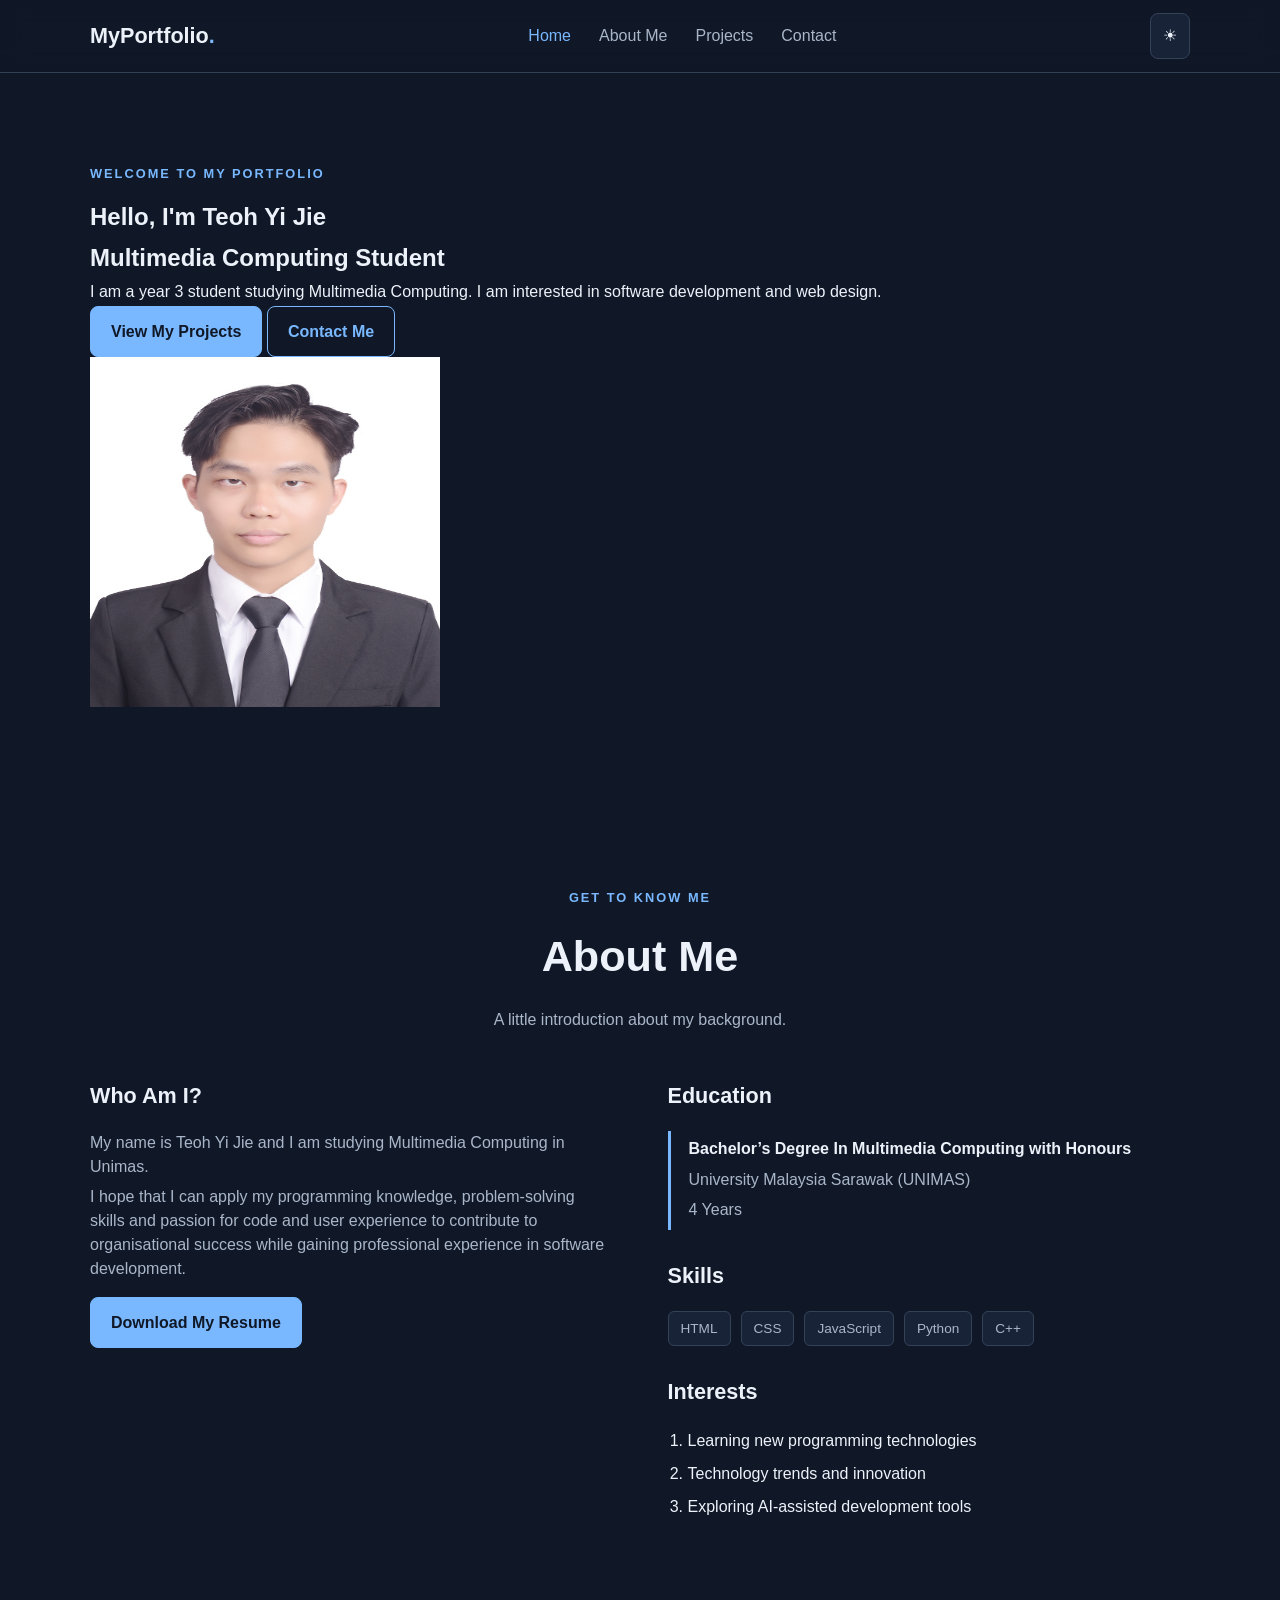
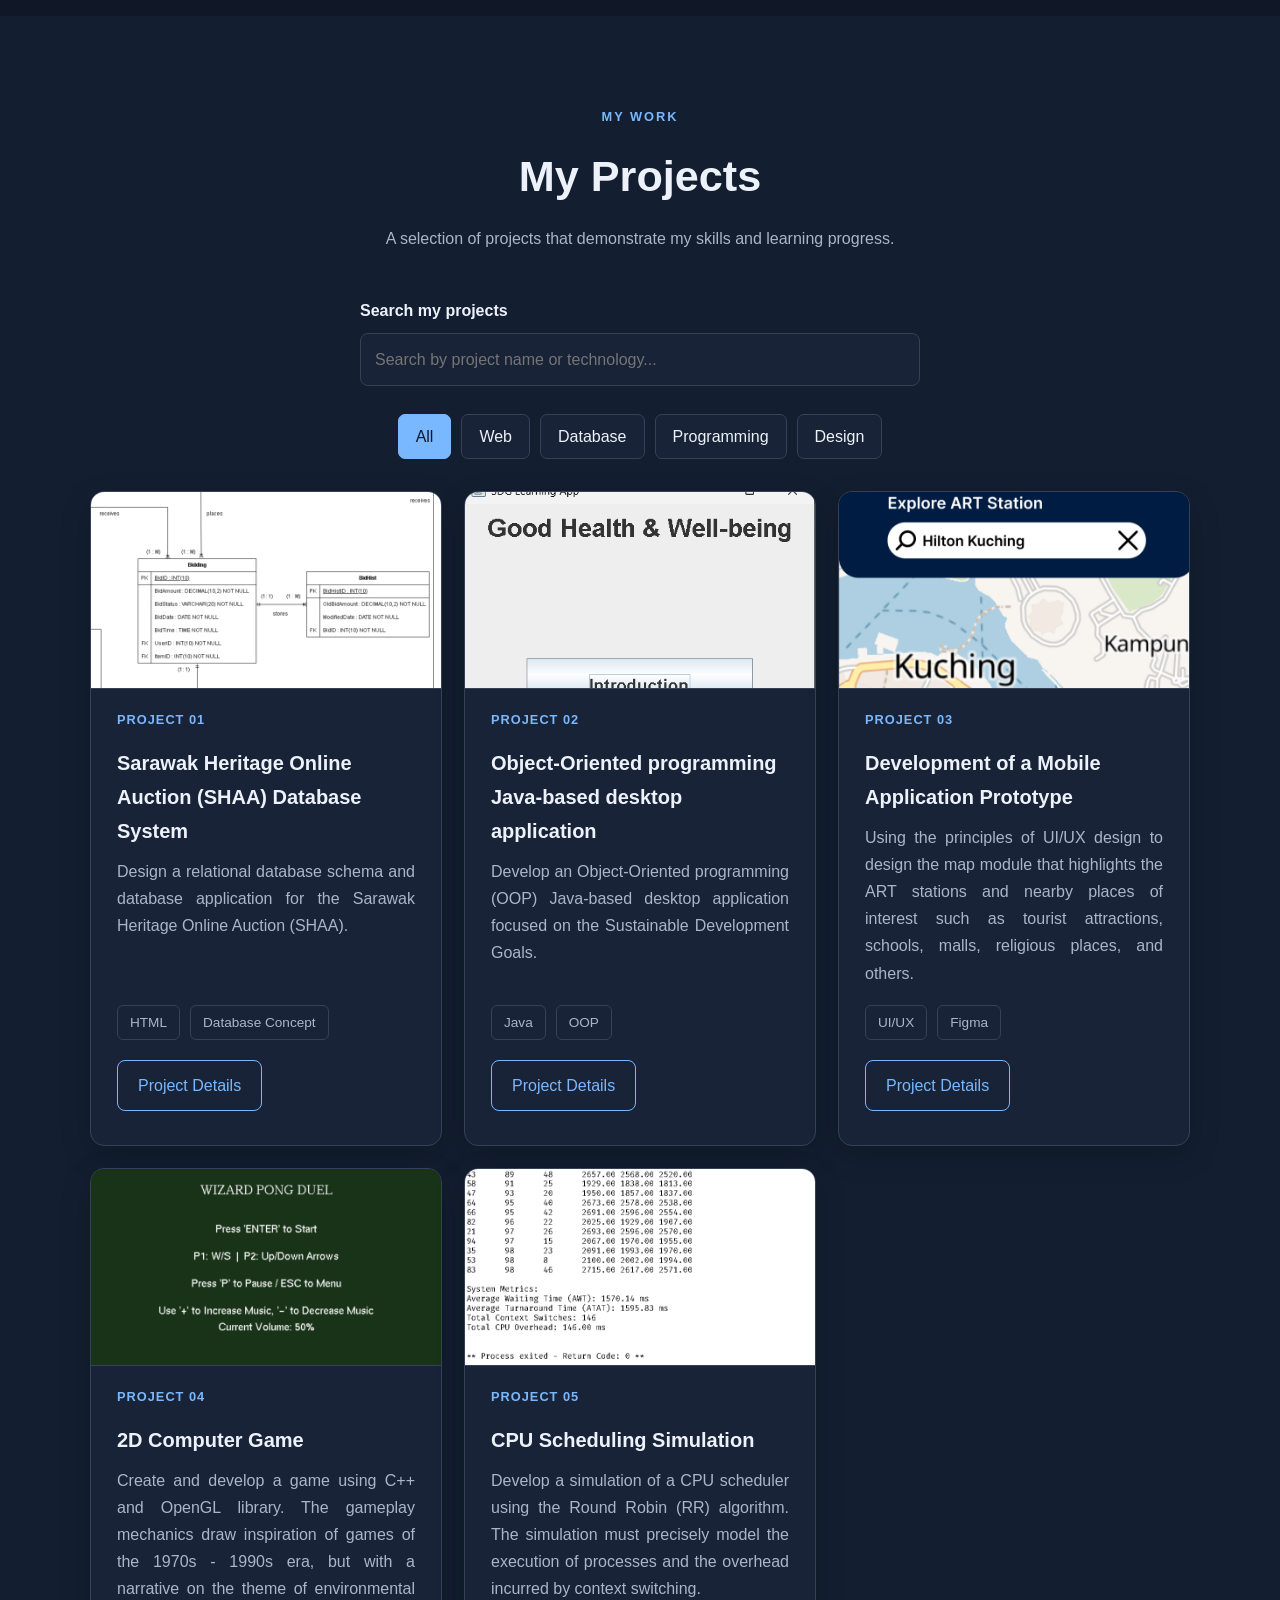
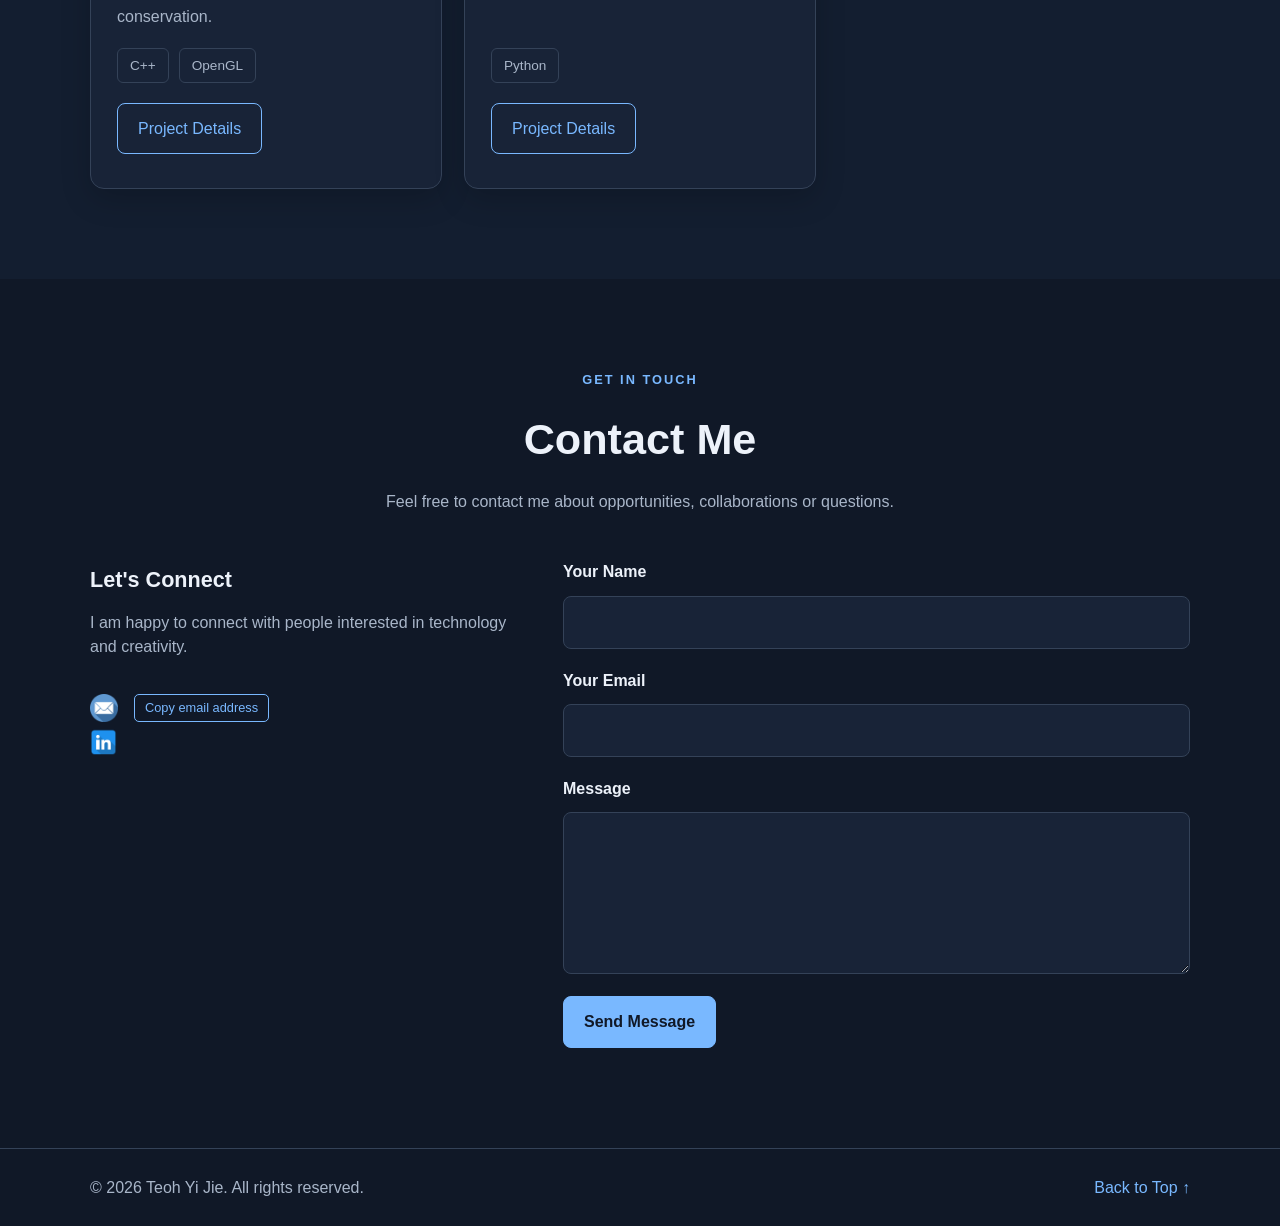
==== commit 14840225: "Refactor home section and update text content Updated section IDs and classes for consistency. Modif" ====
--- a/index.html
+++ b/index.html
@@ -53,10 +53,10 @@
     <main id="main-content">
 
         <!-- ================= HOME ================= -->
-        <section id="home" class="hero section">
-            <div class="container hero-content">
-
-                <div class="hero-text">
+        <section id="home" class="home section">
+            <div class="container home-content">
+
+                <div class="home-text">
                     <p class="eyebrow">WELCOME TO MY PORTFOLIO</p>
 
                     <h1>Hello, I'm <span>Teoh Yi Jie</span></h1>
@@ -64,12 +64,11 @@
                     <h2>Multimedia Computing Student</h2>
 
                     <p>
-                        I am a year 3 student studying
-                        Multimedia Computing. I am interested in
-                        software and web development.
+                        I am a year 3 student studying Multimedia Computing. 
+                        I am interested in software development and web design.
                     </p>
 
-                    <div class="hero-buttons">
+                    <div class="home-buttons">
                         <a href="#projects" class="btn btn-primary">
                             View My Projects
                         </a>
@@ -80,7 +79,7 @@
                     </div>
                 </div>
 
-                <div class="hero-image">
+                <div class="home-image">
                     <!-- The place where users put their personal image-->
                     <img src="assets/profile.jpg"
                          alt="Portrait of [Teoh Yi Jie]"
@@ -262,8 +261,7 @@
                             <p>
                                 Through this project, I learned how to design and implement a relational database based on real-world requirements. 
                                 I gained practical experience in creating ER diagrams, defining primary and foreign keys, and applying 1NF, 2NF, and 3NF normalization to reduce data redundancy and prevent database anomalies. 
-                                Besides that, I also improved my SQL skills in inserting, updating, deleting, and retrieving records as well as 
-                                generating reports using aggregate functions, joins, grouping, and sorting.
+                                Besides that, I also improved my SQL skills in inserting, updating, deleting, and retrieving records as well as generating reports using aggregate functions, joins, grouping, and sorting.
                             </p>
                         </div>
                     </article>
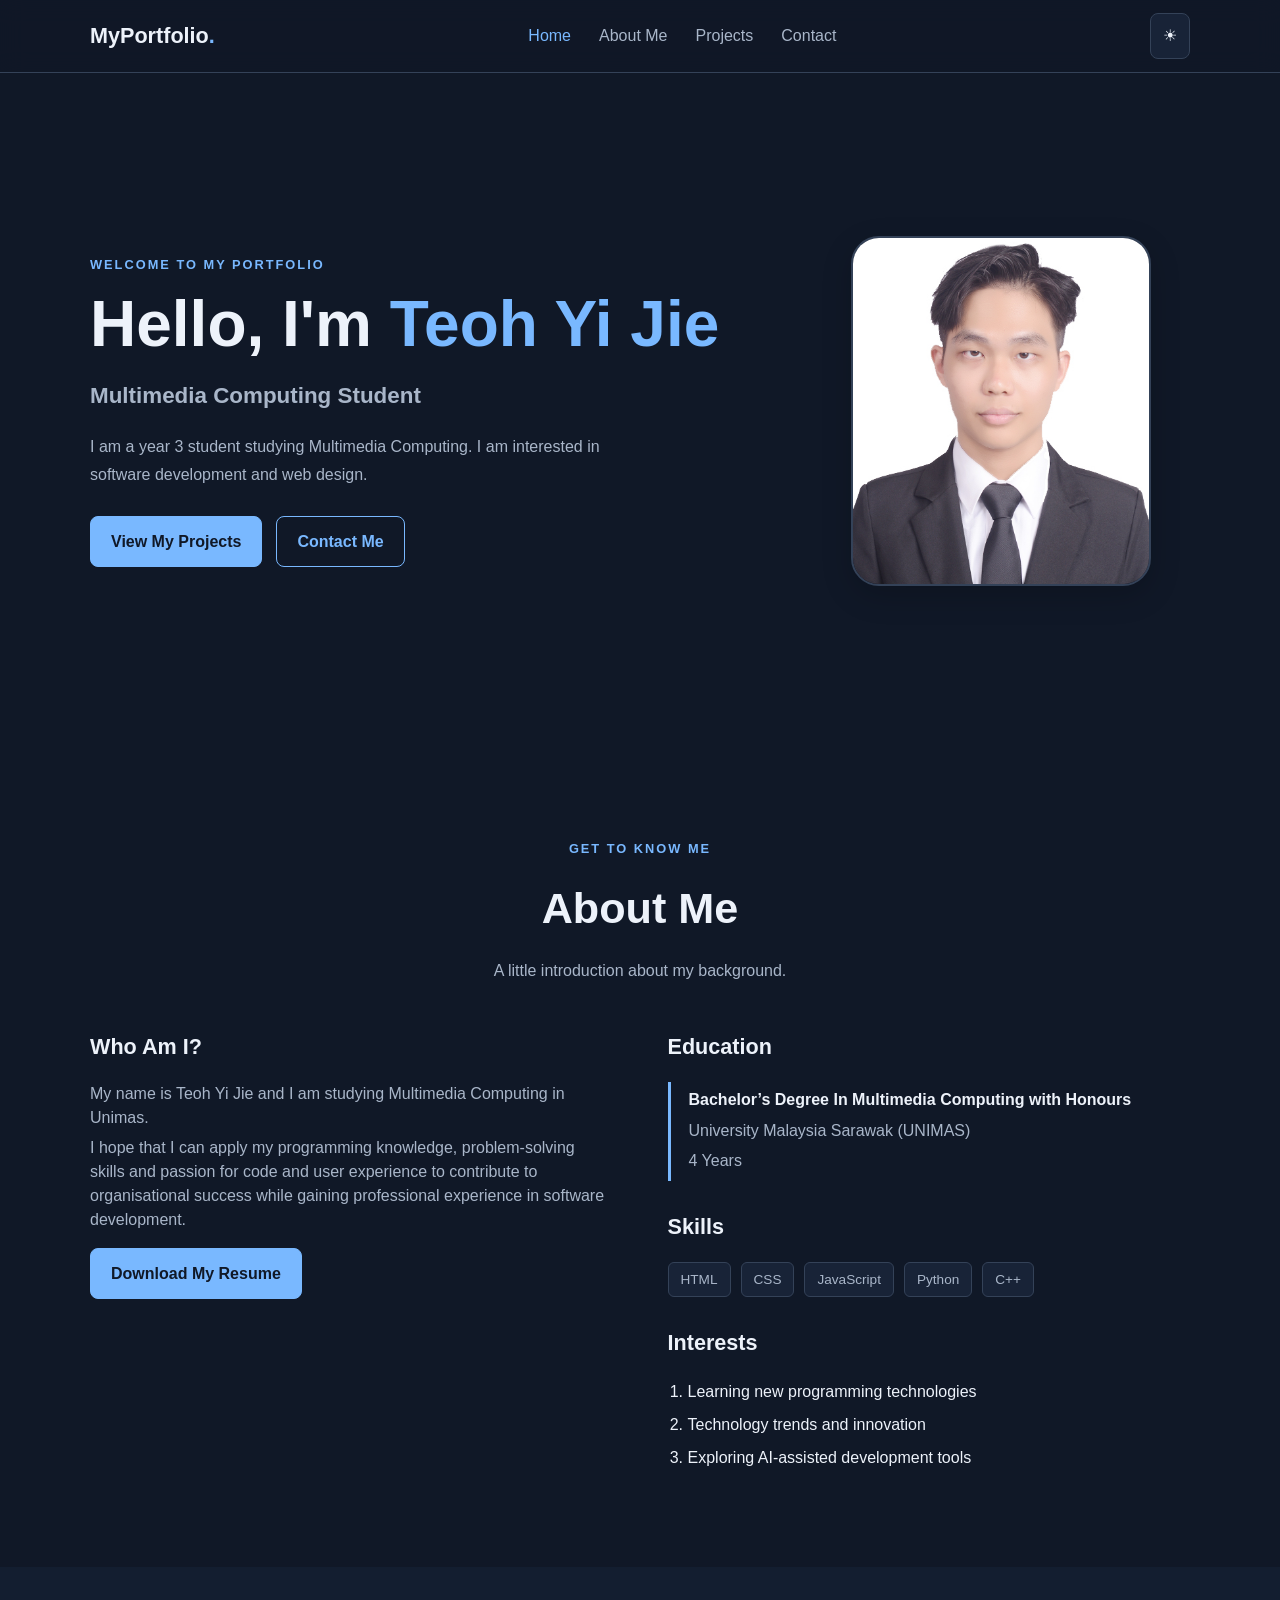
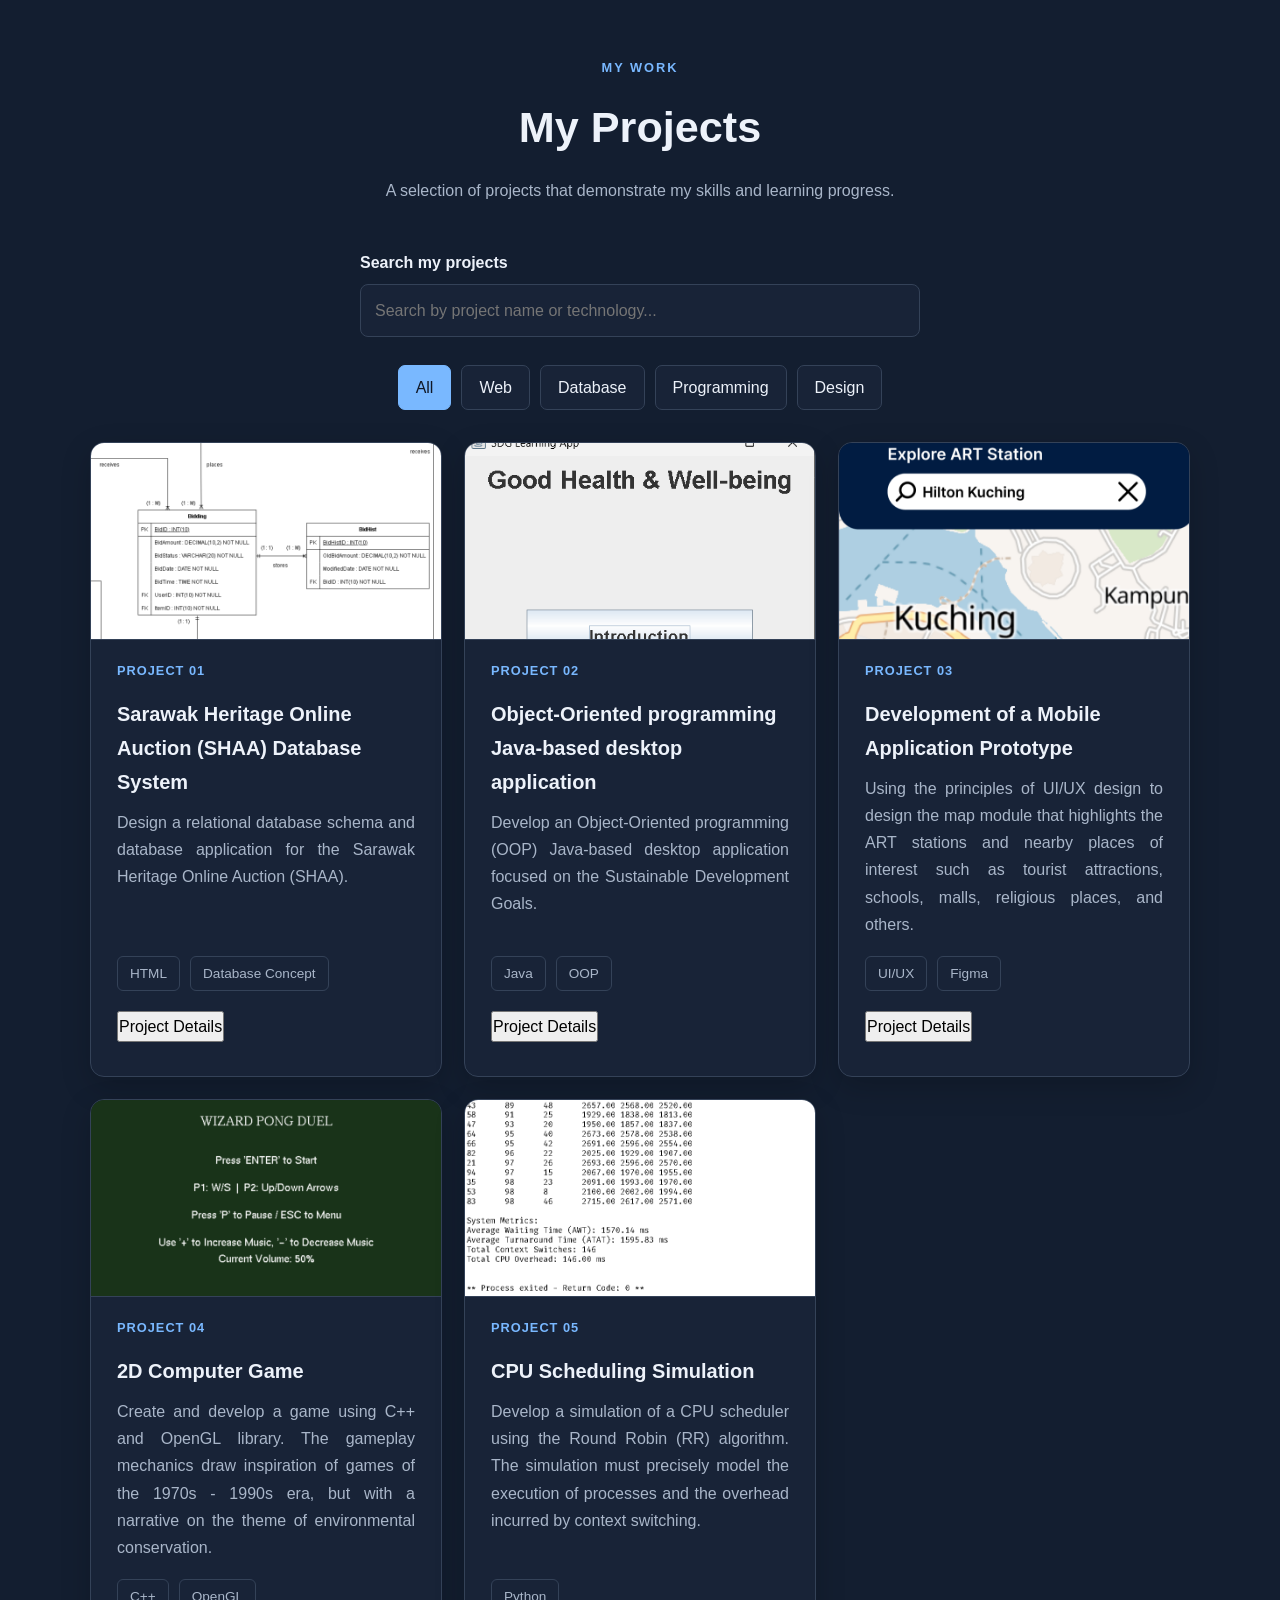
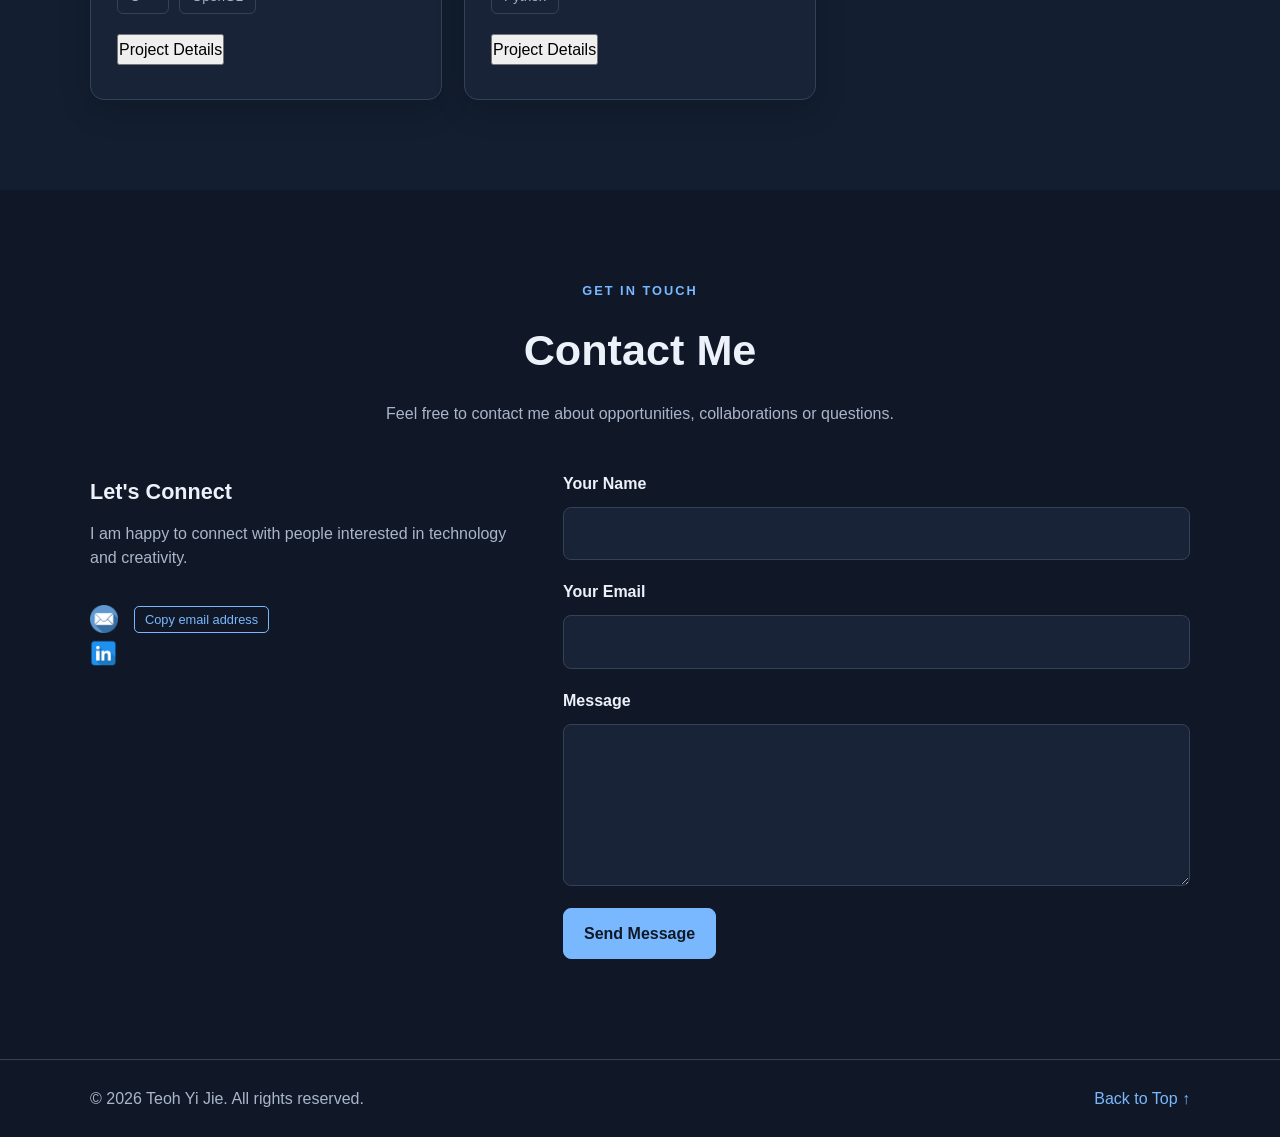
==== commit a56ec3b8: "Add 'Hide Details' button to project sections Added 'Hide Details' button to project sections for be" ====
--- a/index.html
+++ b/index.html
@@ -229,7 +229,7 @@
 
                         <button
                             type="button"
-                            class="btn btn-outline project-details-btn"
+                            class="project-details-btn"
                             aria-expanded="false"
                             aria-controls="project-details-1"
                         >
@@ -263,6 +263,9 @@
                                 I gained practical experience in creating ER diagrams, defining primary and foreign keys, and applying 1NF, 2NF, and 3NF normalization to reduce data redundancy and prevent database anomalies. 
                                 Besides that, I also improved my SQL skills in inserting, updating, deleting, and retrieving records as well as generating reports using aggregate functions, joins, grouping, and sorting.
                             </p>
+                            <button type="button" class="project-details-close">
+                                Hide Details
+                            </button>
                         </div>
                     </article>
 
@@ -291,7 +294,7 @@
 
                         <button
                             type="button"
-                            class="btn btn-outline project-details-btn"
+                            class="project-details-btn"
                             aria-expanded="false"
                             aria-controls="project-details-2"
                         >
@@ -323,6 +326,9 @@
                                 Through this project, I learned how to apply object-oriented programming concepts, including classes, interfaces, abstraction, inheritance, polymorphism, method overloading, and method overriding. 
                                 I also gained experience in designing a GUI, developing educational and quiz modules, implementing gamification features, and handling exceptions. 
                             </p>
+                            <button type="button" class="project-details-close">
+                                Hide Details
+                            </button>
                         </div>
                     </article>
 
@@ -351,7 +357,7 @@
 
                         <button
                             type="button"
-                            class="btn btn-outline project-details-btn"
+                            class="project-details-btn"
                             aria-expanded="false"
                             aria-controls="project-details-3"
                         >
@@ -384,6 +390,9 @@
                                 I gained experience in designing interactive maps, implementing search and filter functions, creating navigation suggestions, and incorporating accessibility features for visually impaired users. 
                                 I also learned how to conduct usability testing using the System Usability Scale (SUS), collect user feedback, and evaluate the overall user experience.
                             </p>
+                            <button type="button" class="project-details-close">
+                                Hide Details
+                            </button>
                         </div>
                     </article>
 
@@ -413,7 +422,7 @@
 
                         <button
                             type="button"
-                            class="btn btn-outline project-details-btn"
+                            class="project-details-btn"
                             aria-expanded="false"
                             aria-controls="project-details-4"
                         >
@@ -447,6 +456,9 @@
                                 I gained experience in creating characters and objects using geometric shapes, applying transformations, implementing animations, and handling keyboard inputs. 
                                 I also improved my understanding of game mechanics, collision detection, scoring systems, and level design.
                             </p>
+                            <button type="button" class="project-details-close">
+                                Hide Details
+                            </button>
                         </div>
                     </article>
 
@@ -475,7 +487,7 @@
 
                         <button
                             type="button"
-                            class="btn btn-outline project-details-btn"
+                            class="project-details-btn"
                             aria-expanded="false"
                             aria-controls="project-details-5"
                         >
@@ -509,6 +521,9 @@
                                 I gained practical experience in simulating process execution, managing a ready queue, tracking global simulation time, and accounting for context-switching overhead. 
                                 I also improved my understanding of finish time, turnaround time, and waiting time calculations.
                             </p>
+                            <button type="button" class="project-details-close">
+                                Hide Details
+                            </button>
                         </div>
                     </article>
                 </div>
--- a/style.css
+++ b/style.css
@@ -130,7 +130,7 @@
 
 /* Highlight the logo dot and personal name using the accent colour */
 .logo span,
-.hero h1 span {
+.home h1 span {
     color: var(--accent);
 }
 
@@ -173,14 +173,14 @@
 /* ================= 3. HOME ================= */
 
 /* Vertically centre the home content within the section */
-.hero {
+.home {
     min-height: 75vh;
     display: flex;
     align-items: center;
 }
 
 /* Divide the home section into text and image columns */
-.hero-content {
+.home-content {
     display: grid;
     grid-template-columns: 1.4fr 0.8fr;
     align-items: center;
@@ -197,27 +197,27 @@
 }
 
 /* Style the main introduction heading */
-.hero h1 {
+.home h1 {
     font-size: clamp(2.3rem, 5vw, 4rem);
     line-height: 1.15;
     margin-bottom: 16px;
 }
 
 /* Style the course or professional title below the main heading */
-.hero h2 {
+.home h2 {
     font-size: 1.4rem;
     color: var(--muted);
     margin-bottom: 18px;
 }
 
 /* Limit the width and apply secondary text colour to the introduction */
-.hero-text > p:not(.eyebrow) {
+.home-text > p:not(.eyebrow) {
     color: var(--muted);
     max-width: 560px;
 }
 
 /* Arrange the hero buttons horizontally with spacing */
-.hero-buttons {
+.home-buttons {
     display: flex;
     flex-wrap: wrap;
     gap: 14px;
@@ -260,13 +260,13 @@
 }
 
 /* Centre the profile image horizontally */
-.hero-image {
+.home-image {
     display: flex;
     justify-content: center;
 }
 
 /* Set the profile image size, shape and appearance */
-.hero-image img {
+.home-image img {
     width: 300px;
     aspect-ratio: 1;
     object-fit: cover;
@@ -796,12 +796,12 @@
 /* Adjust the layout for tablets and medium-sized screens */
 @media (max-width: 900px) {
     /* Reduce the spacing between home content */
-    .hero-content {
+    .home-content {
         gap: 30px;
     }
 
     /* Reduce the profile image size */
-    .hero-image img {
+    .home-image img {
         width: 250px;
     }
 
@@ -854,12 +854,12 @@
     }
 
     /* Remove the minimum hero height on mobile */
-    .hero {
+    .home {
         min-height: auto;
     }
 
     /* Change major content grids into single-column layouts */
-    .hero-content,
+    .home-content,
     .about-grid,
     .contact-content {
         grid-template-columns: 1fr;
@@ -867,12 +867,12 @@
     }
 
     /* Display the profile image above the introduction */
-    .hero-image {
+    .home-image {
         order: -1;
     }
 
     /* Reduce the profile image size on mobile */
-    .hero-image img {
+    .home-image img {
         width: min(230px, 70%);
     }
 
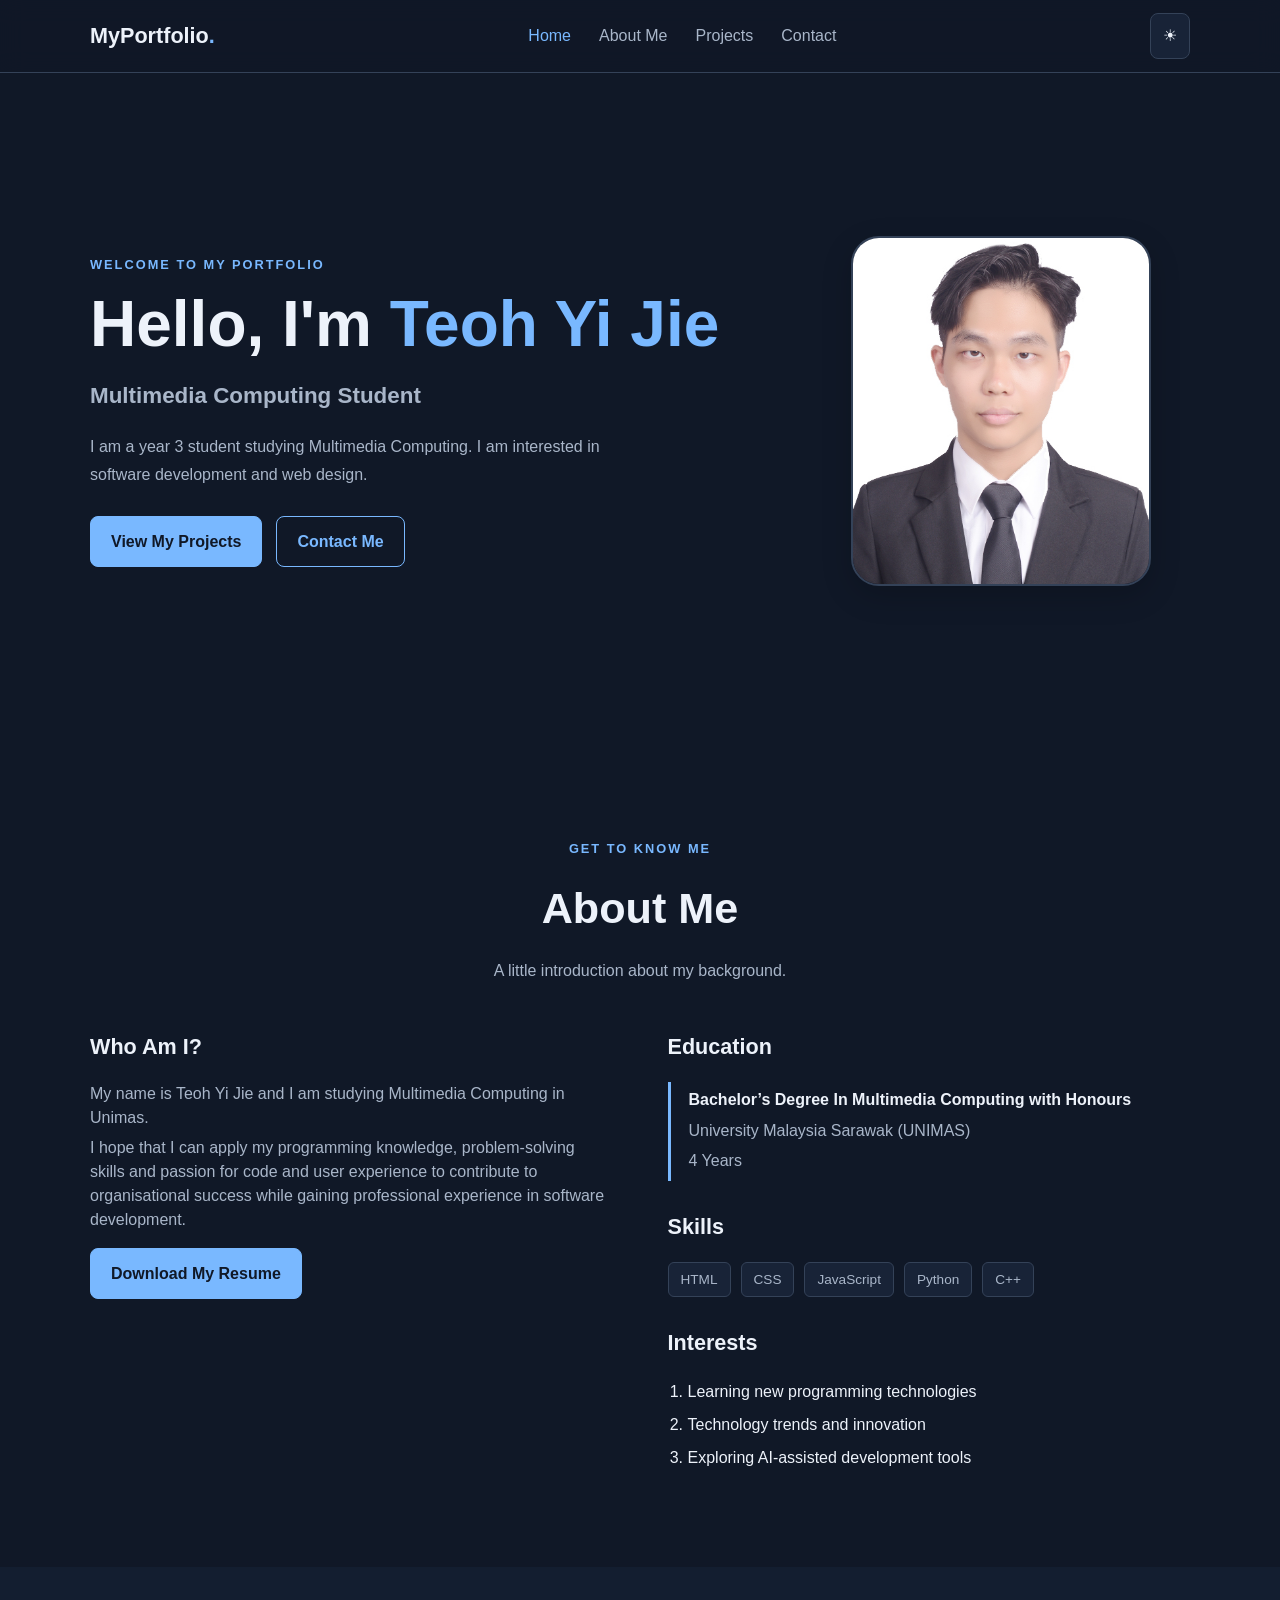
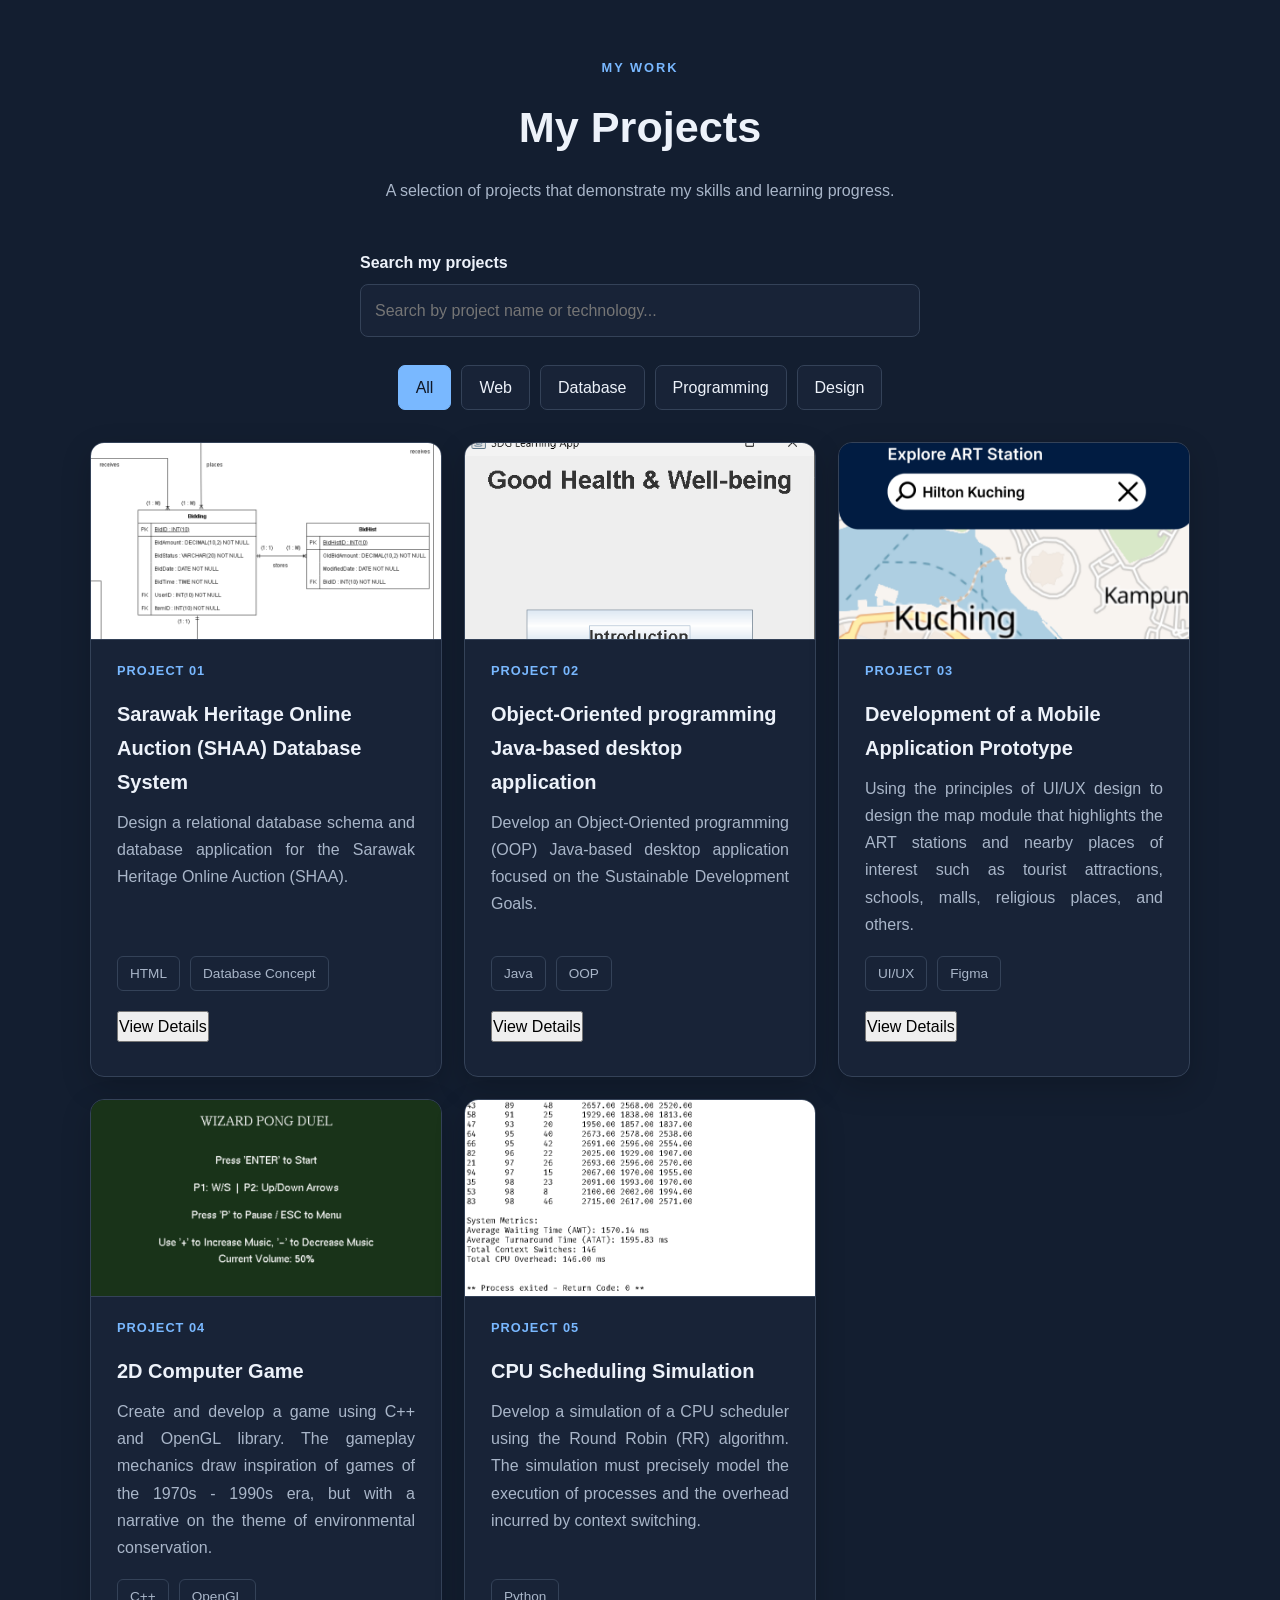
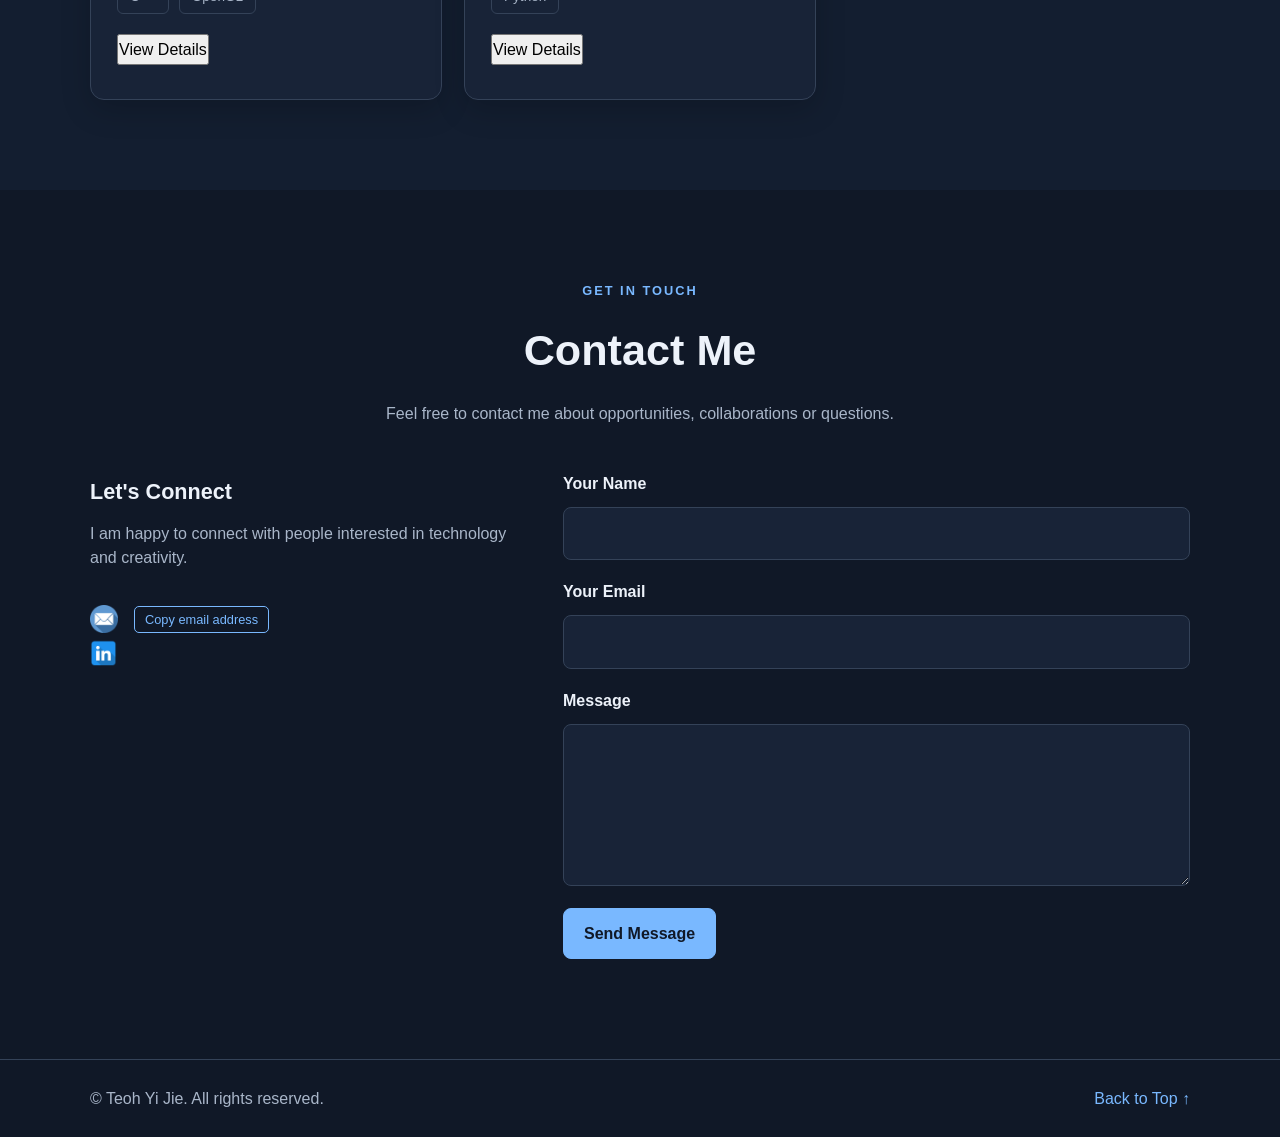
==== commit a2aa3e6f: "Update index.html" ====
--- a/index.html
+++ b/index.html
@@ -233,7 +233,7 @@
                             aria-expanded="false"
                             aria-controls="project-details-1"
                         >
-                            Project Details
+                            View Details
                         </button>
 
                         <div
@@ -298,7 +298,7 @@
                             aria-expanded="false"
                             aria-controls="project-details-2"
                         >
-                            Project Details
+                            View Details
                         </button>
 
                         <div
@@ -361,7 +361,7 @@
                             aria-expanded="false"
                             aria-controls="project-details-3"
                         >
-                            Project Details
+                            View Details
                         </button>
 
                         <div
@@ -426,7 +426,7 @@
                             aria-expanded="false"
                             aria-controls="project-details-4"
                         >
-                            Project Details
+                            View Details
                         </button>
 
                         <div
@@ -491,7 +491,7 @@
                             aria-expanded="false"
                             aria-controls="project-details-5"
                         >
-                            Project Details
+                            View Details
                         </button>
 
                         <div
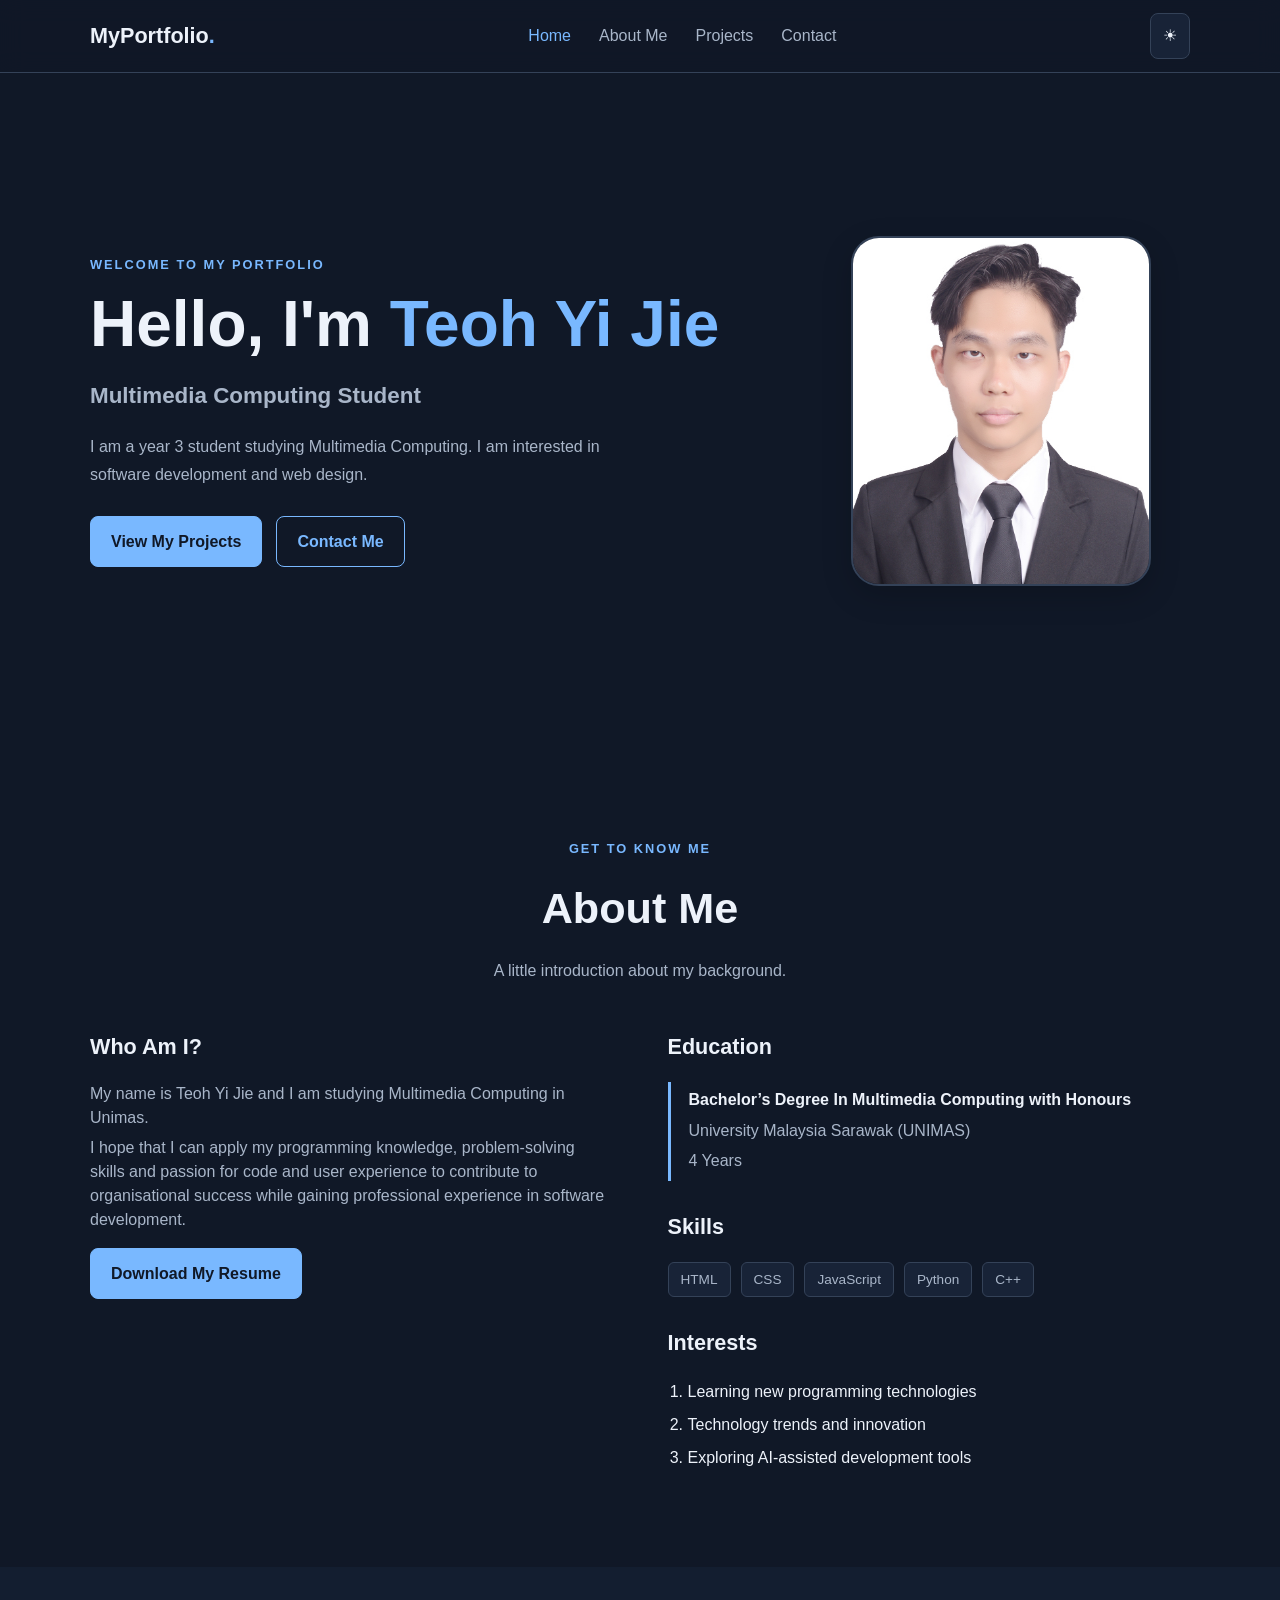
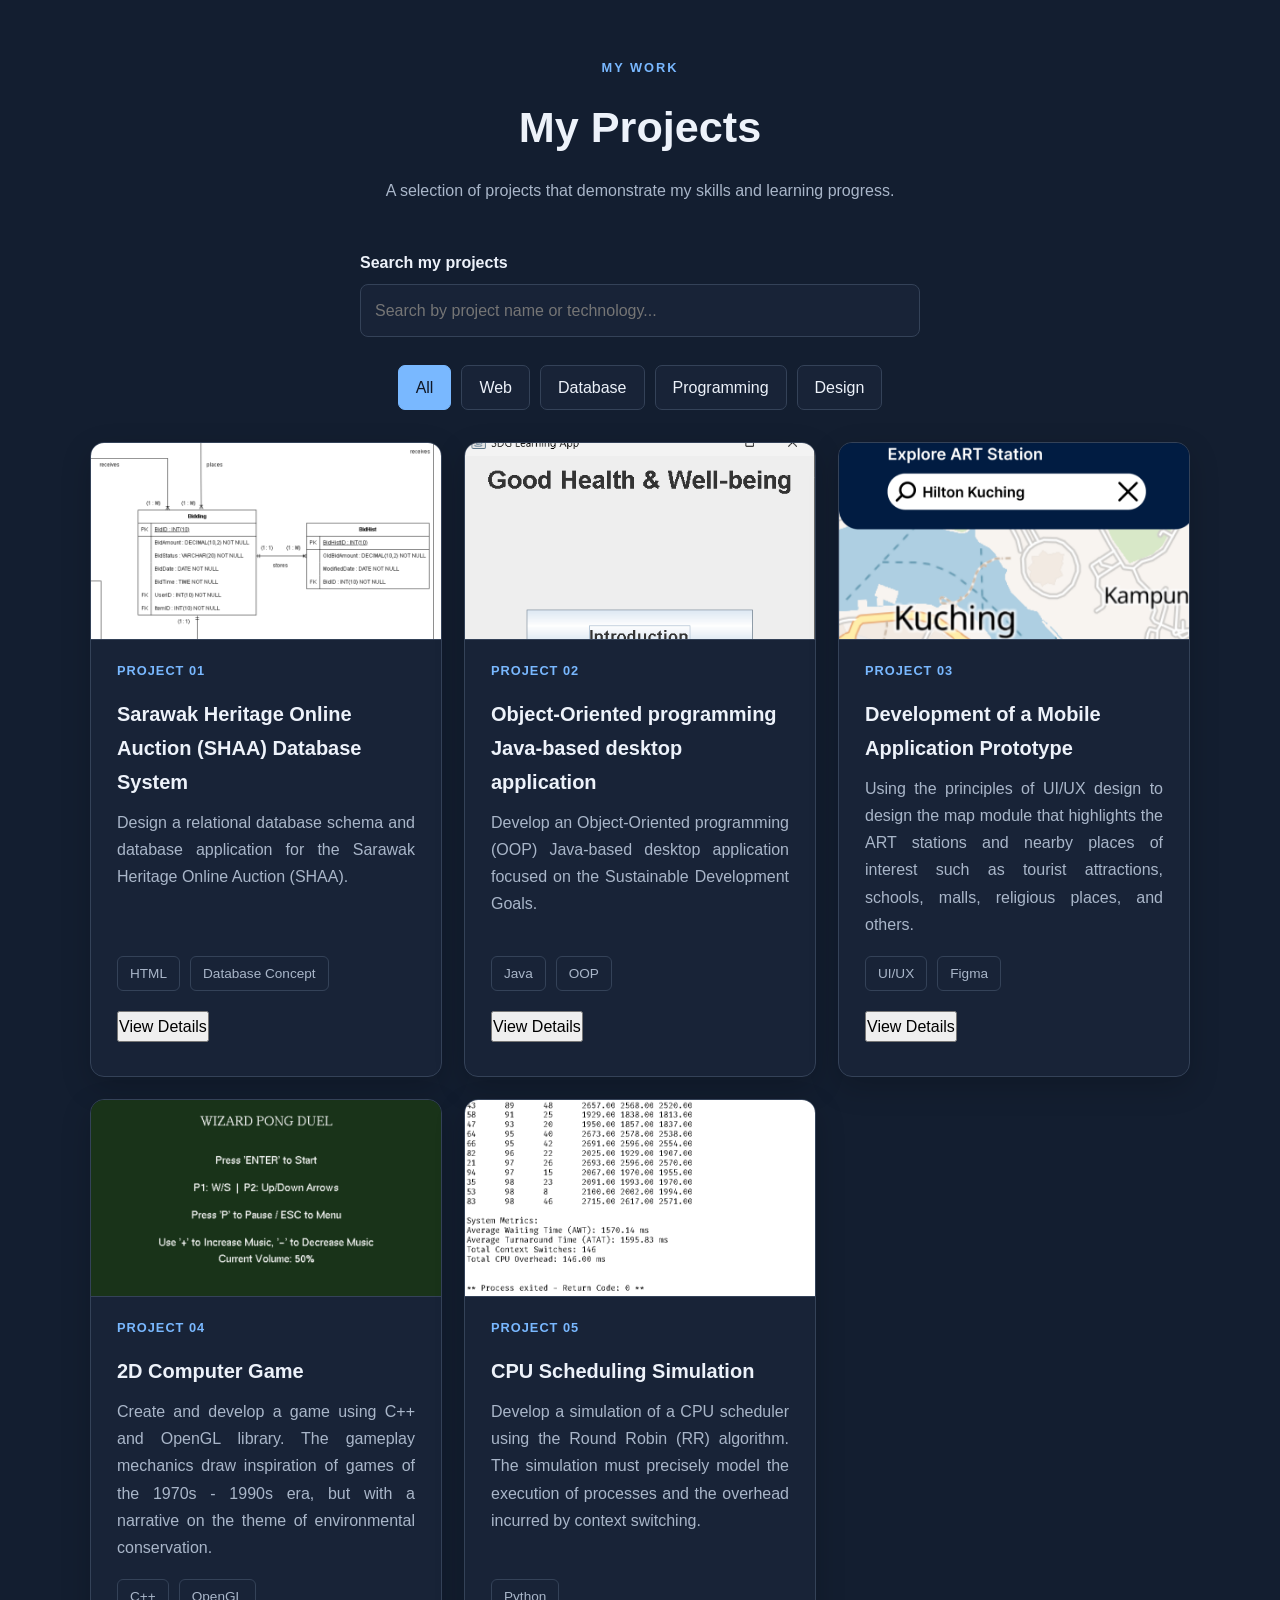
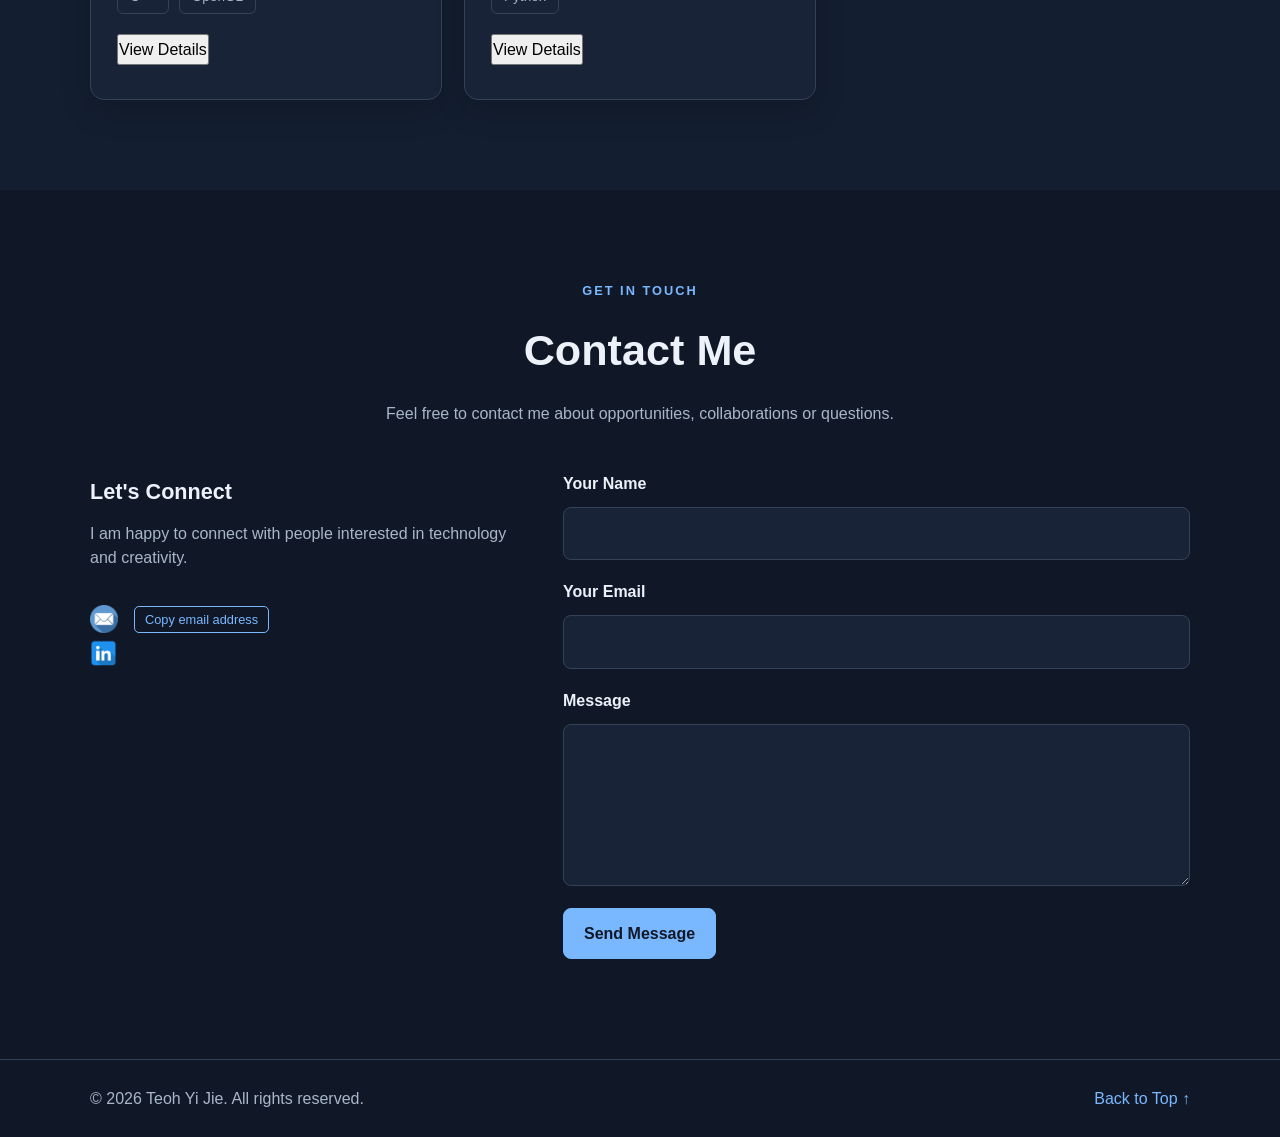
==== commit ca04511a: "Update index.html" ====
--- a/index.html
+++ b/index.html
@@ -91,7 +91,7 @@
         </section>
 
         <!-- ================= ABOUT ME ================= -->
-        <section id="about" class="section">
+        <section id="about" class="section reveal">
             <div class="container">
 
                 <div class="section-heading">
@@ -152,7 +152,7 @@
         </section>
 
         <!-- ================= PROJECTS ================= -->
-        <section id="projects" class="section section-alt">
+        <section id="projects" class="section section-alt reveal">
             <div class="container">
 
                 <div class="section-heading">
@@ -531,7 +531,7 @@
         </section>
         
         <!-- ================= CONTACT ================= -->
-        <section id="contact" class="section">
+        <section id="contact" class="section reveal">
             <div class="container">
 
                 <div class="section-heading">
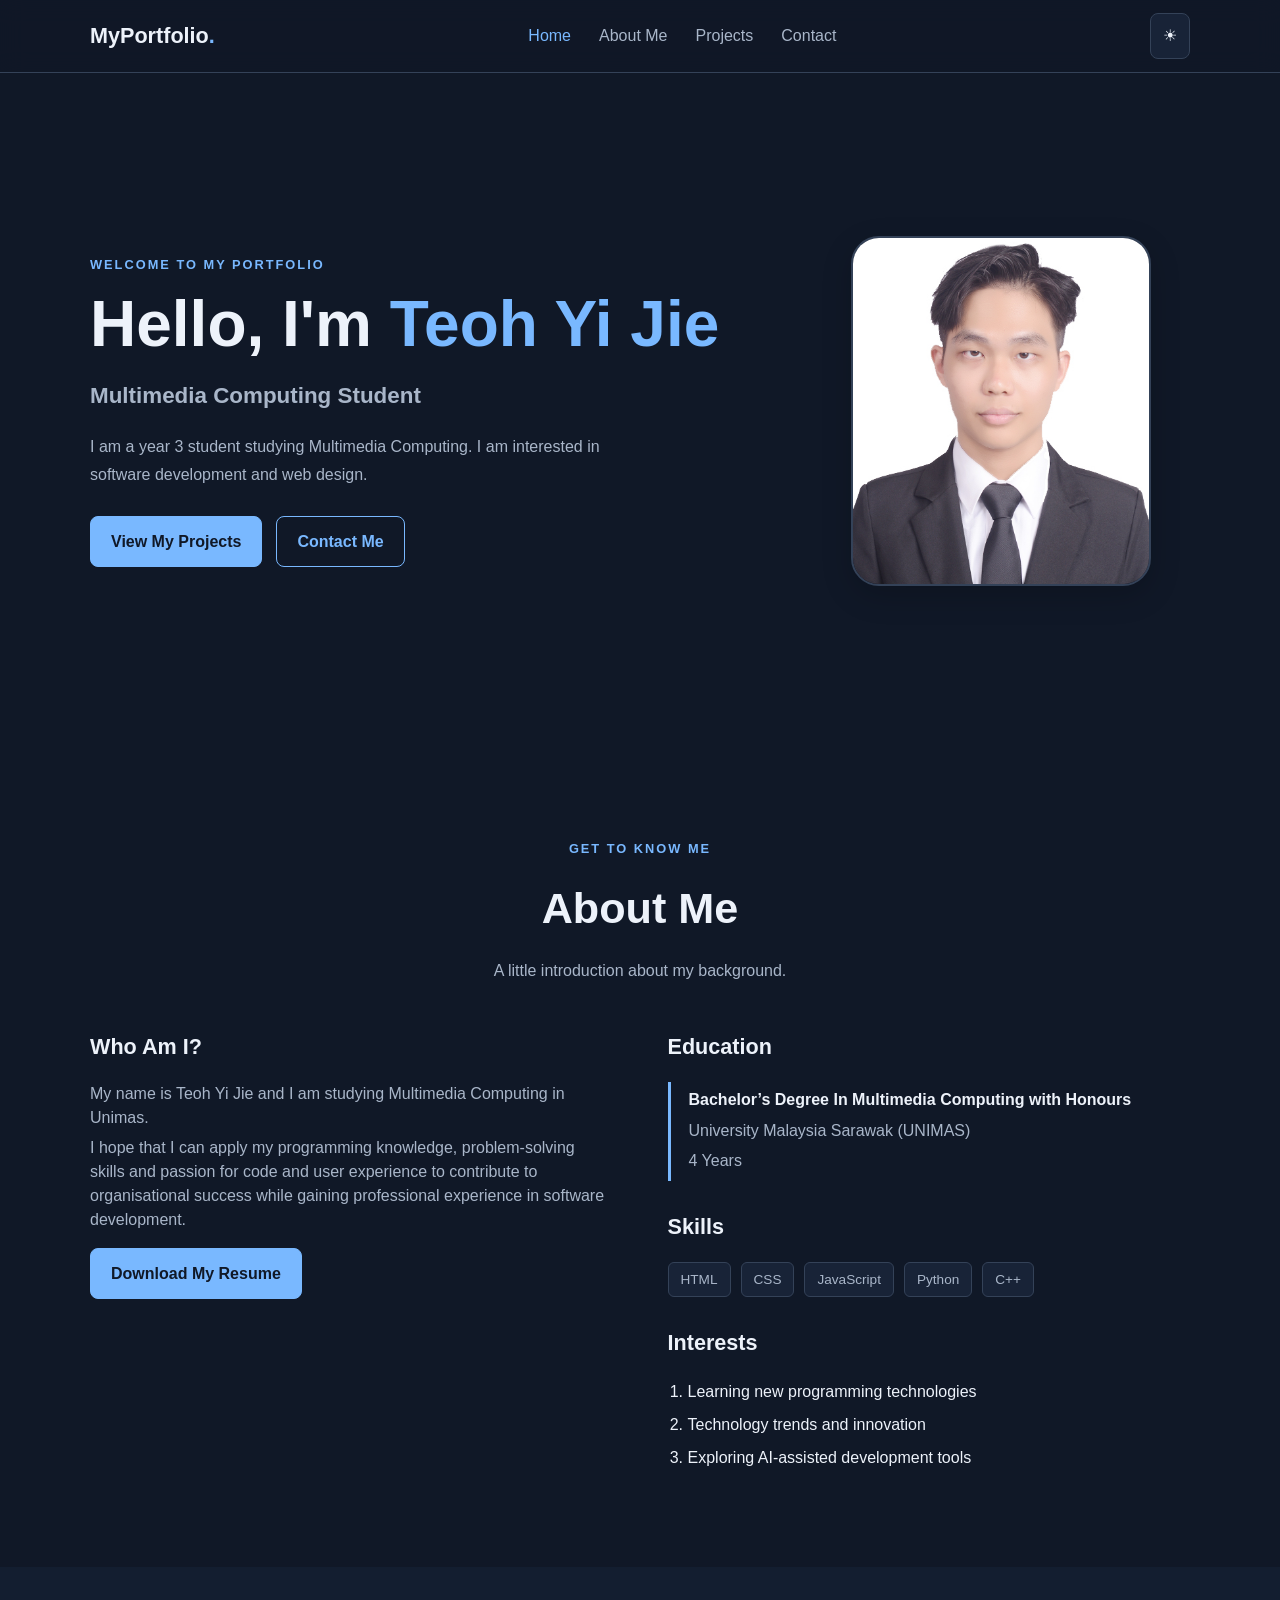
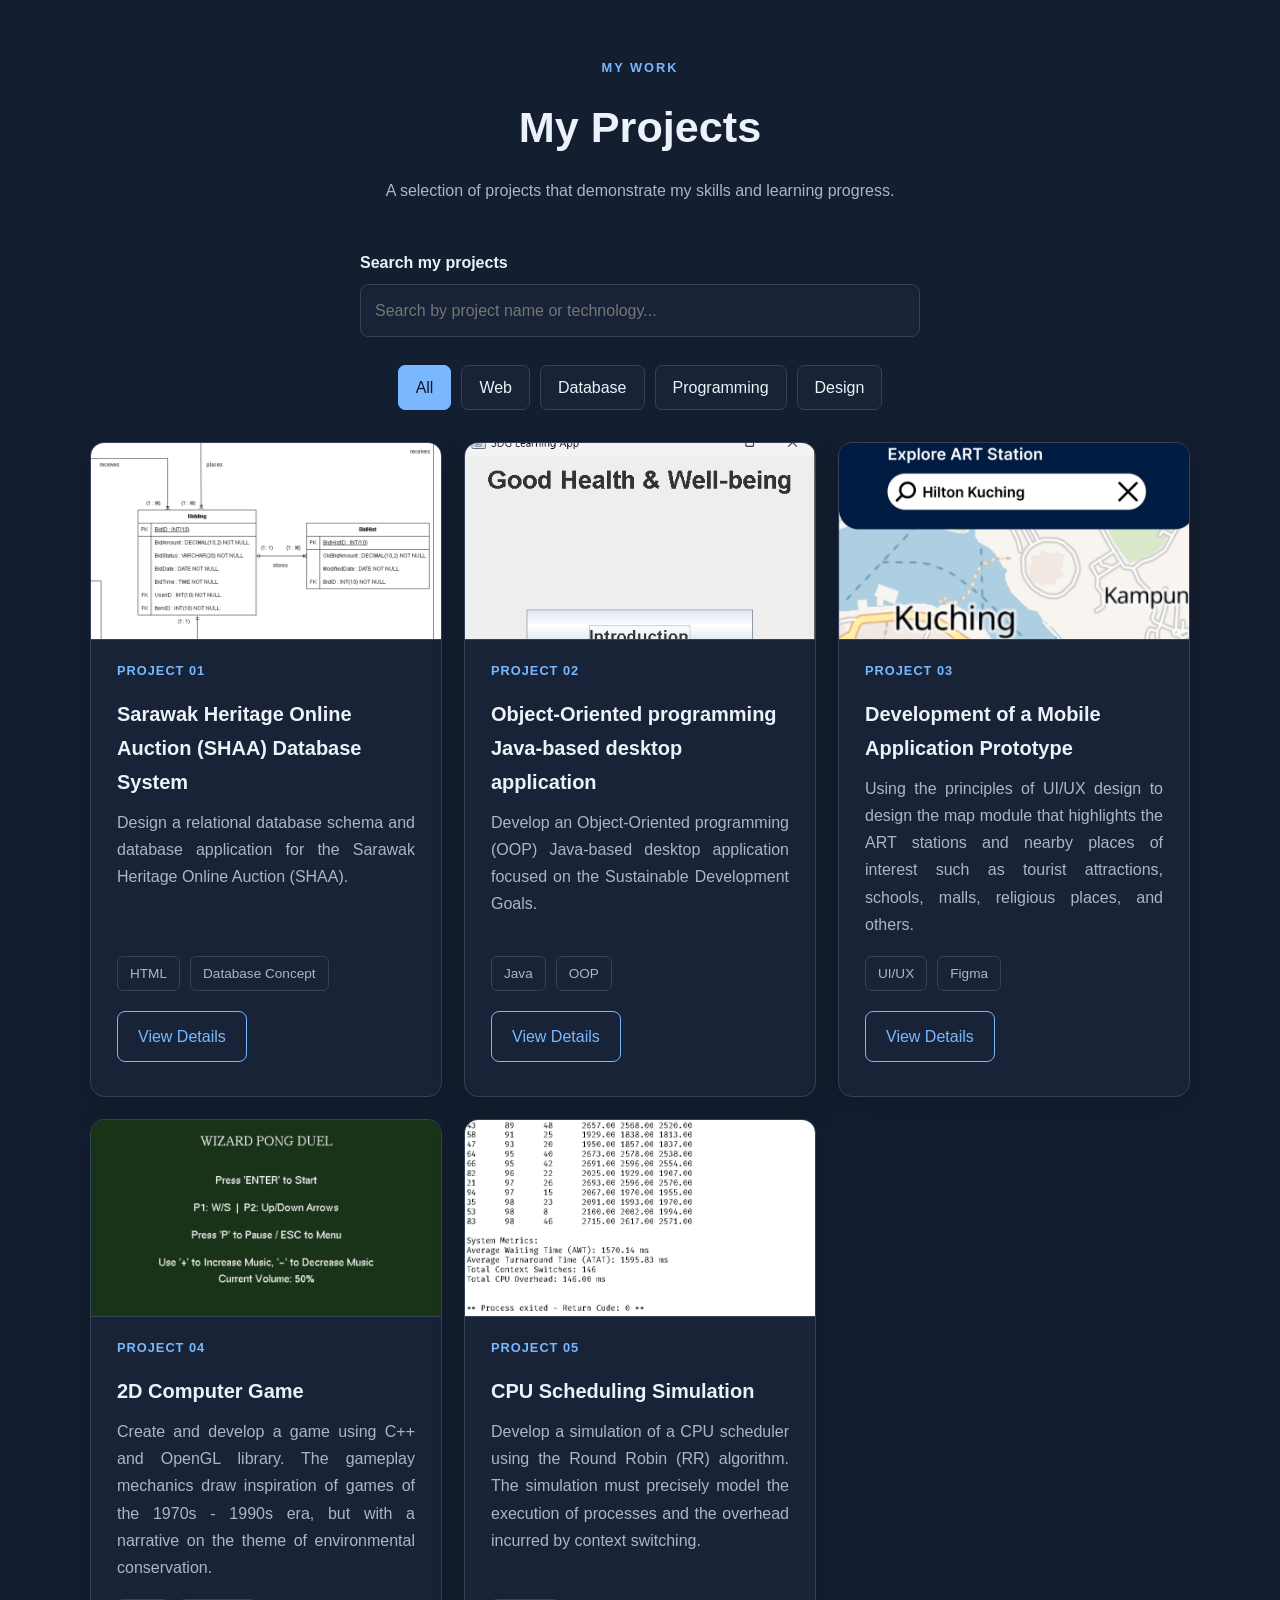
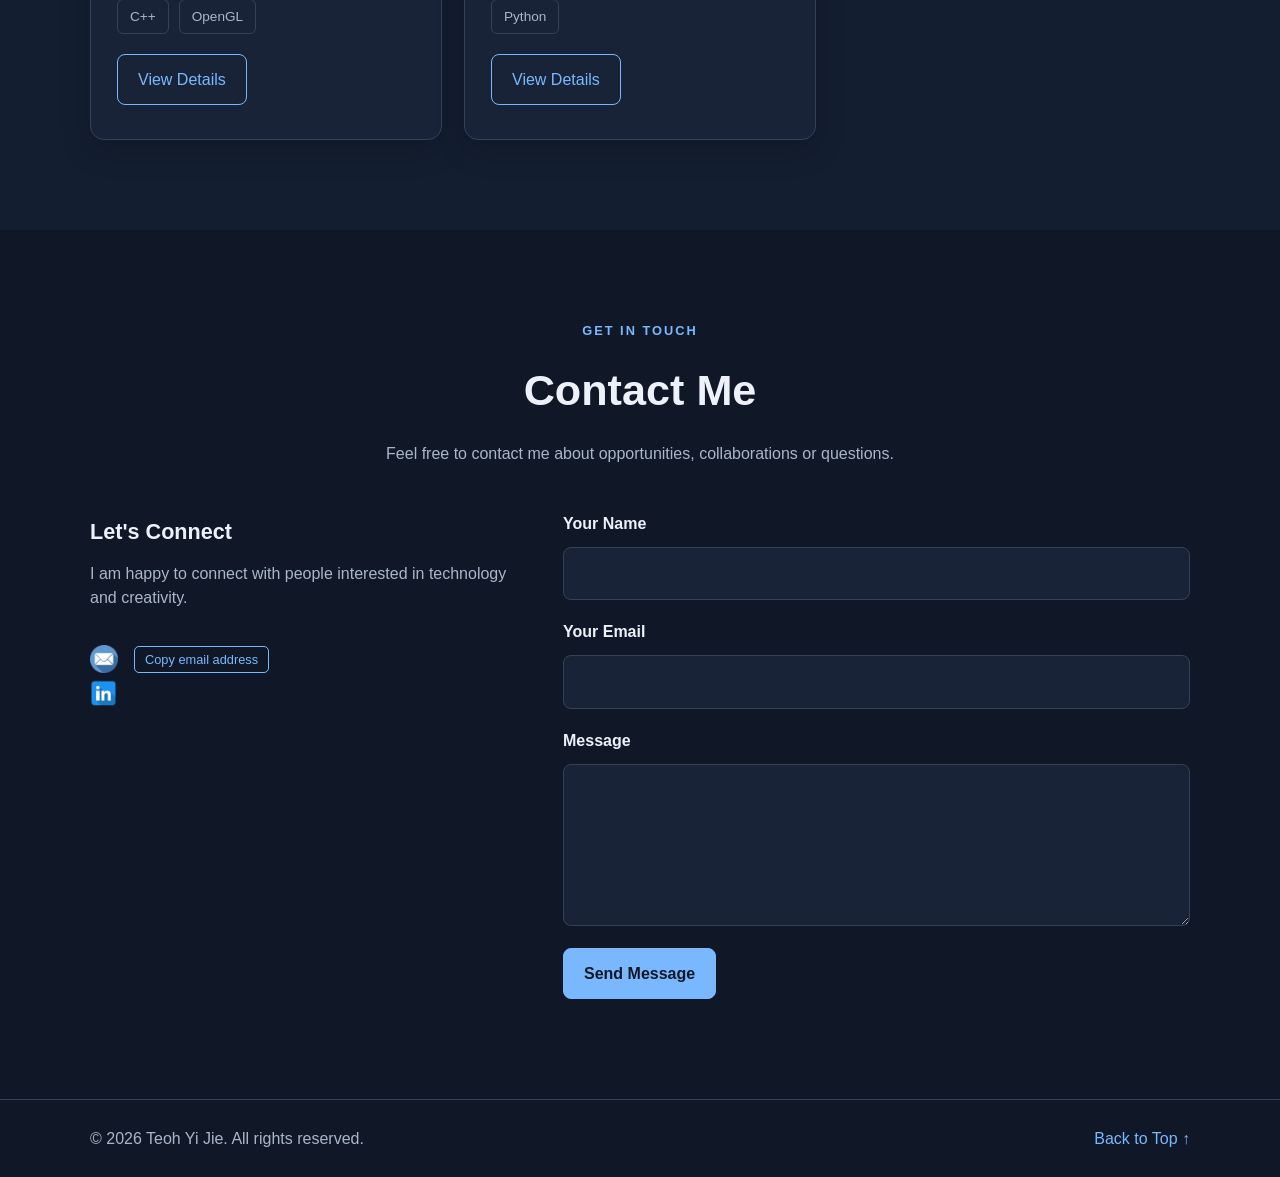
==== commit f787a1f7: "Update button classes for project details" ====
--- a/index.html
+++ b/index.html
@@ -229,7 +229,7 @@
 
                         <button
                             type="button"
-                            class="project-details-btn"
+                            class="btn btn-outline project-details-btn"
                             aria-expanded="false"
                             aria-controls="project-details-1"
                         >
@@ -294,7 +294,7 @@
 
                         <button
                             type="button"
-                            class="project-details-btn"
+                            class="btn btn-outline project-details-btn"
                             aria-expanded="false"
                             aria-controls="project-details-2"
                         >
@@ -357,7 +357,7 @@
 
                         <button
                             type="button"
-                            class="project-details-btn"
+                            class="btn btn-outline project-details-btn"
                             aria-expanded="false"
                             aria-controls="project-details-3"
                         >
@@ -422,7 +422,7 @@
 
                         <button
                             type="button"
-                            class="project-details-btn"
+                            class="btn btn-outline project-details-btn"
                             aria-expanded="false"
                             aria-controls="project-details-4"
                         >
@@ -487,7 +487,7 @@
 
                         <button
                             type="button"
-                            class="project-details-btn"
+                            class="btn btn-outline project-details-btn"
                             aria-expanded="false"
                             aria-controls="project-details-5"
                         >
